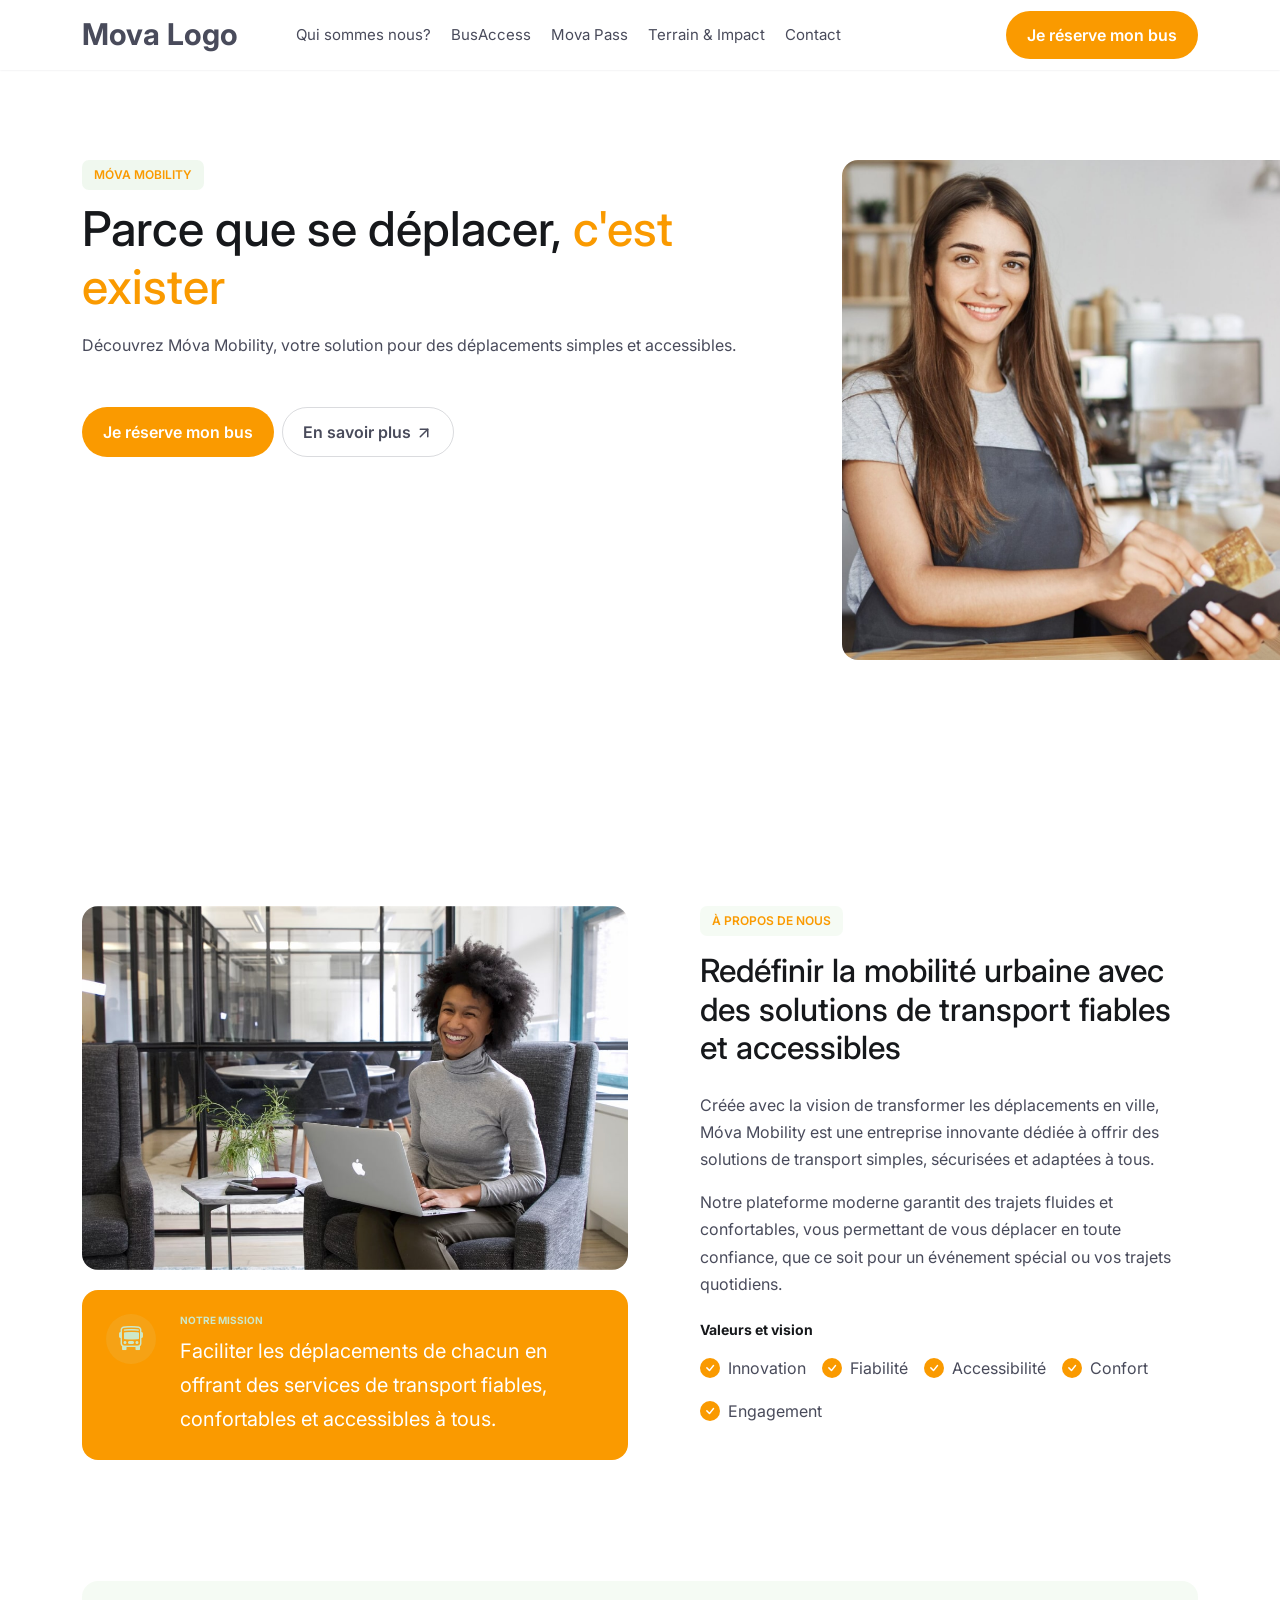
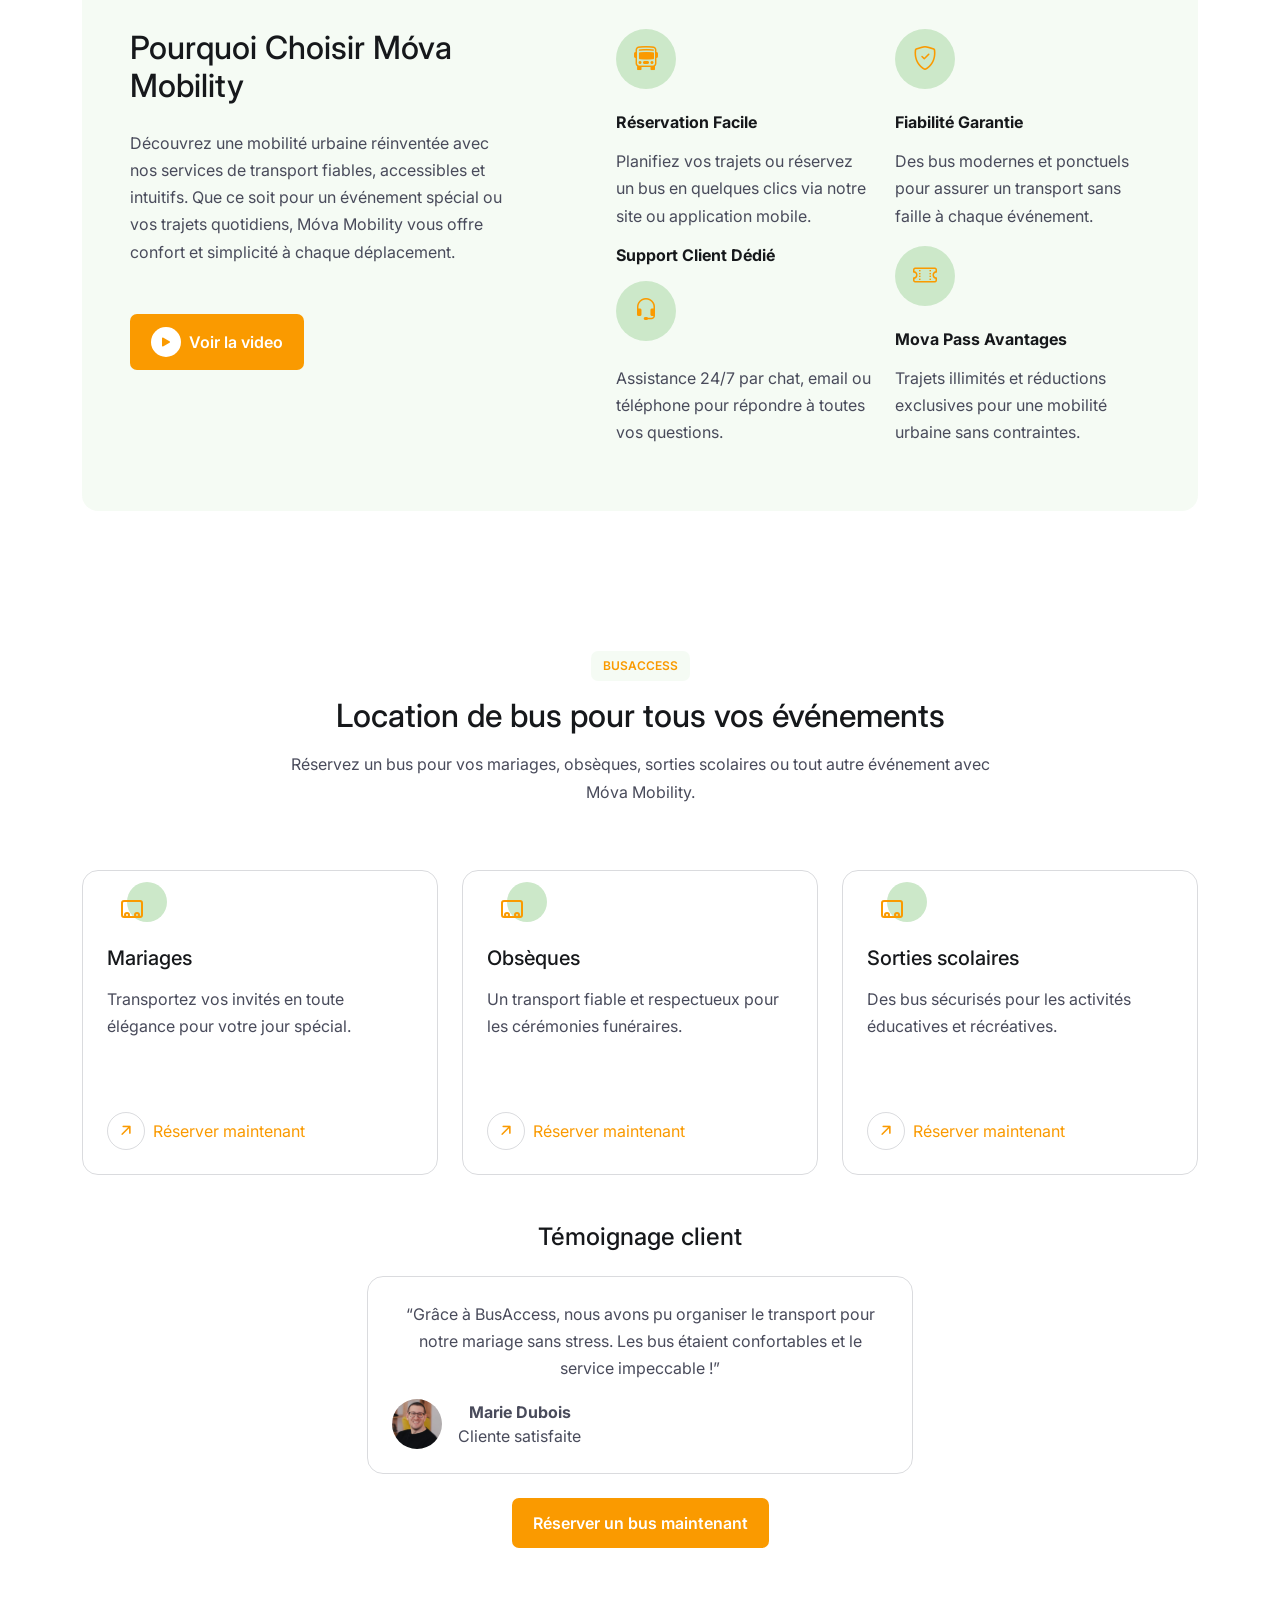
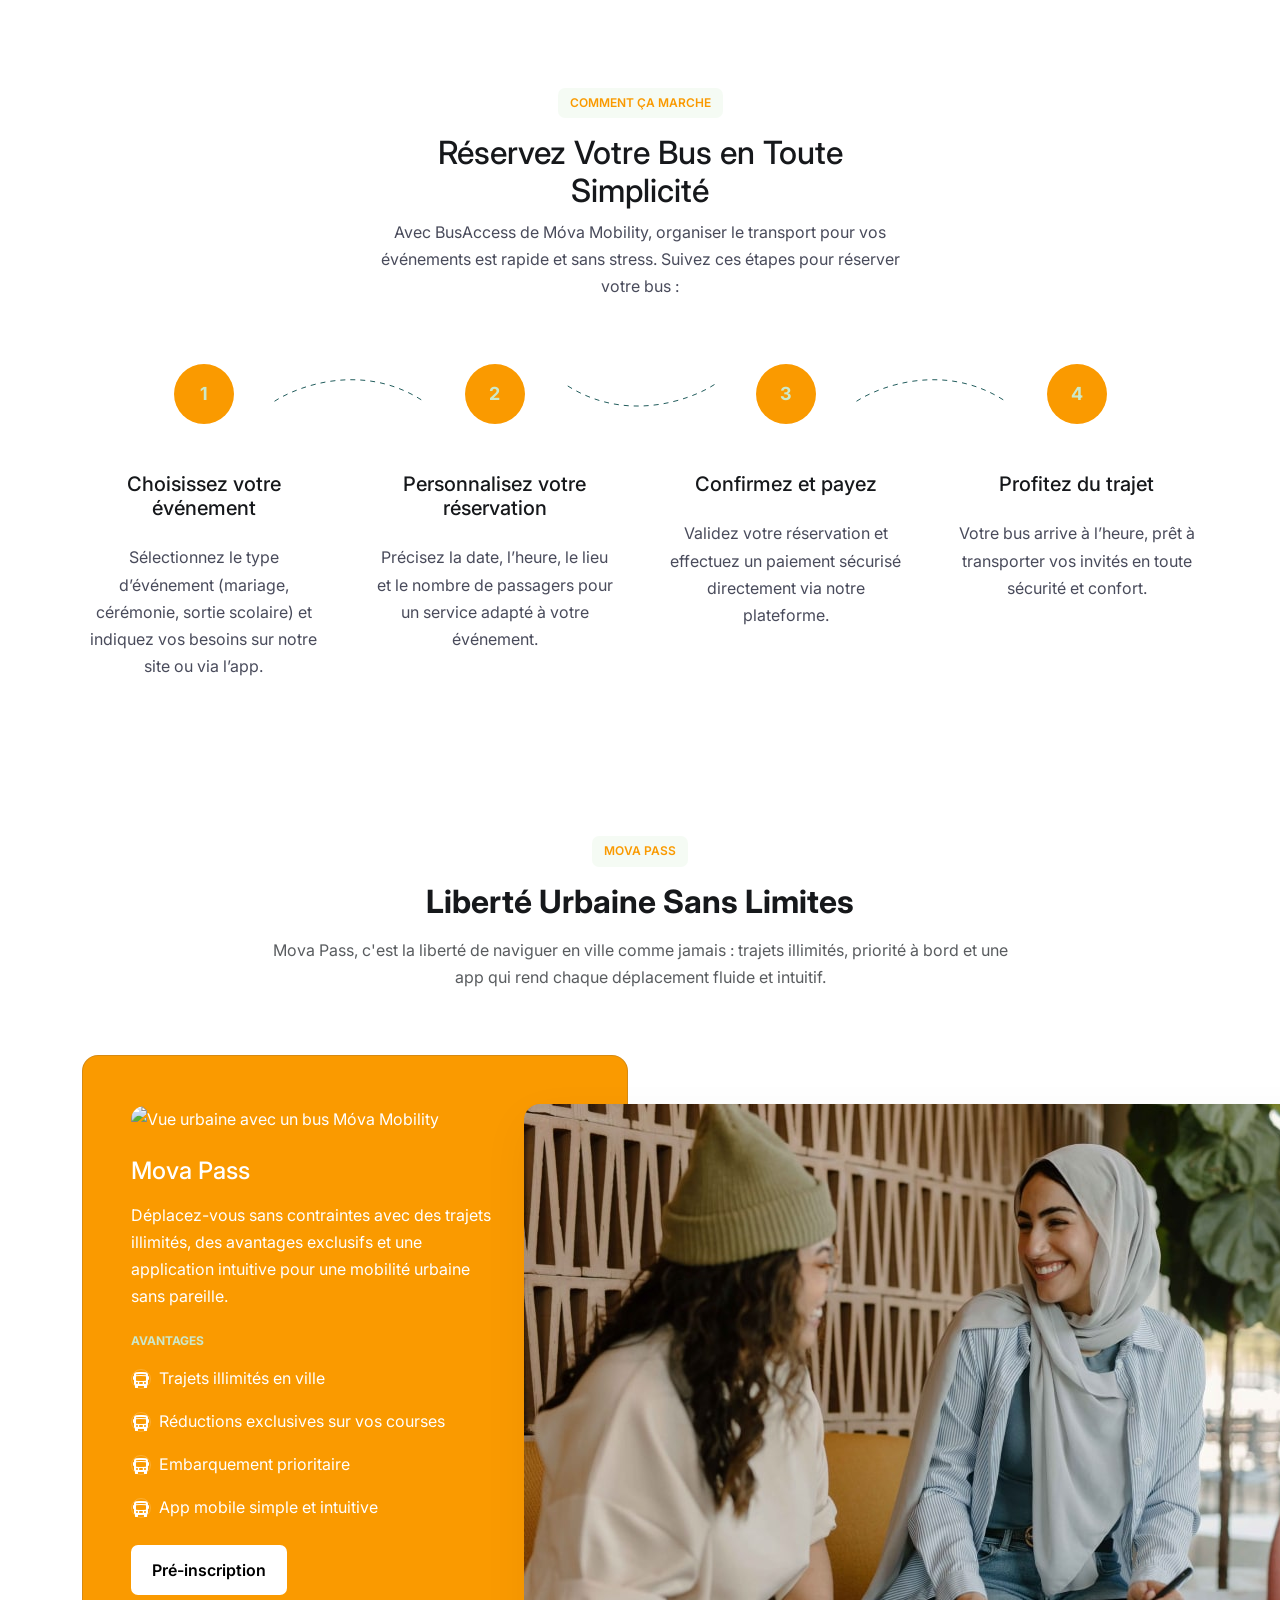
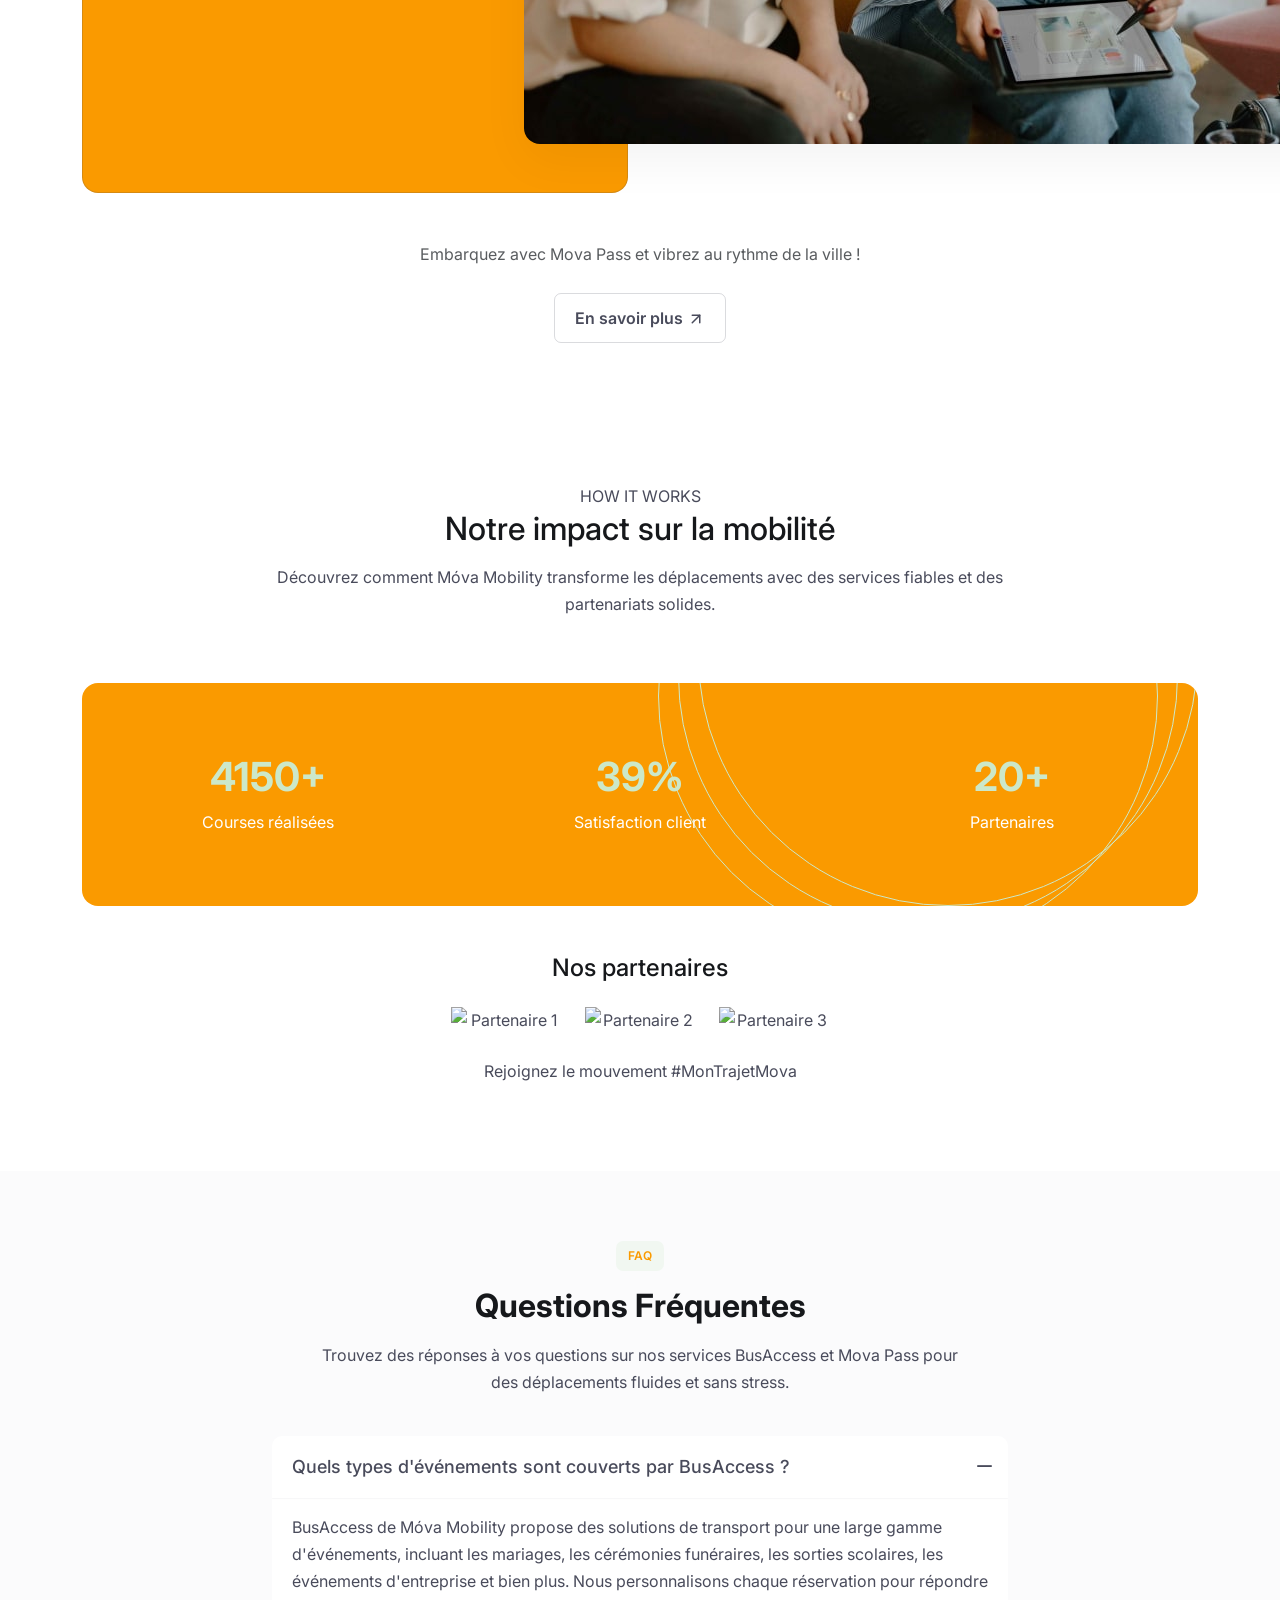
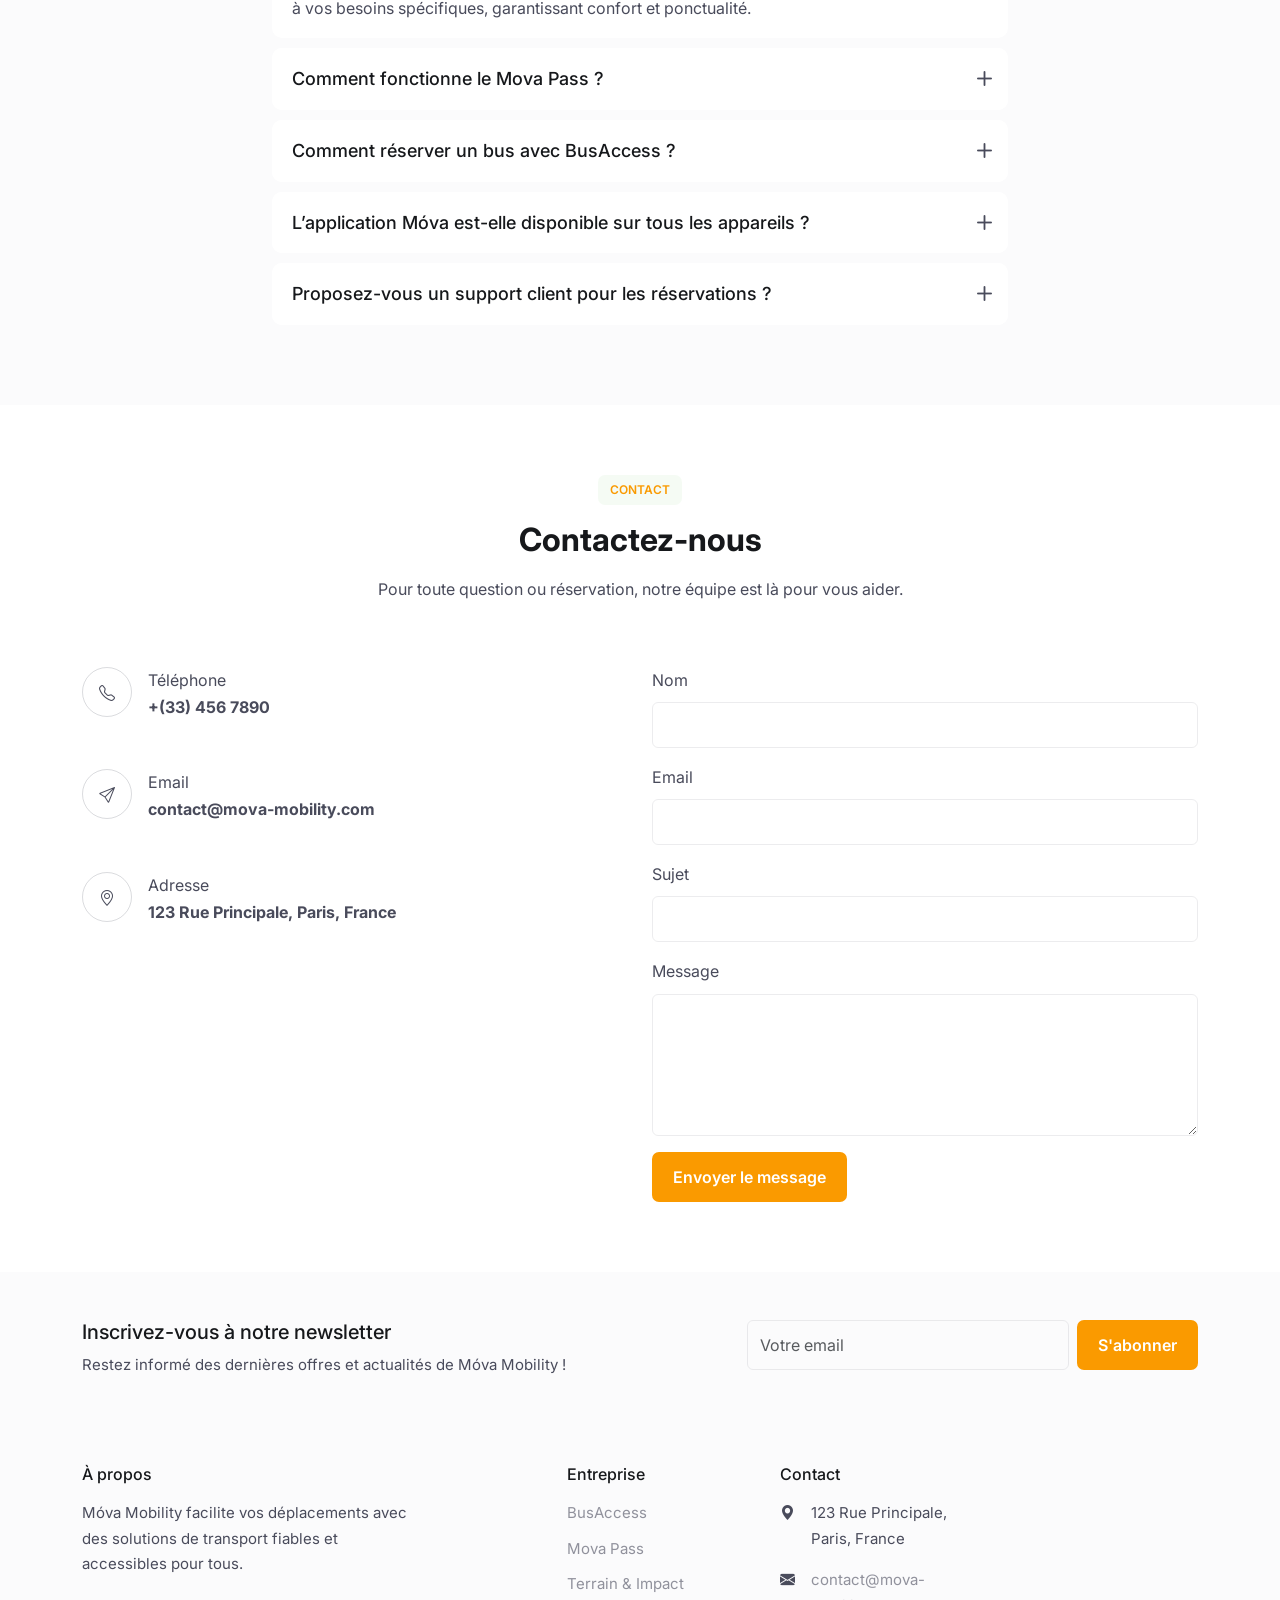
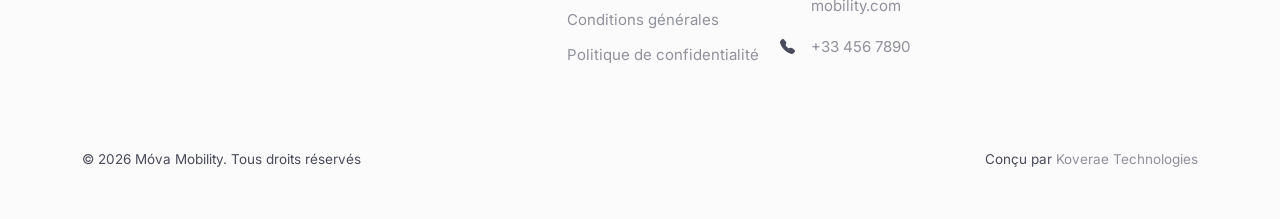
==== index.html @ f6a33a9e "Initial Commit" ====
<!DOCTYPE html>
<!--
Template name: Nova
Template author: FreeBootstrap.net
Author website: https://freebootstrap.net/
License: https://freebootstrap.net/license
-->
<html lang="en">
  <head>
    <meta charset="utf-8">
    <meta name="viewport" content="width=device-width, initial-scale=1">
    <title>Móva Mobility - Transport et Mobilité Urbaine</title>
     
    <!-- ======= Google Font =======-->
    <link rel="preconnect" href="https://fonts.googleapis.com">
    <link rel="preconnect" href="https://fonts.gstatic.com" crossorigin="">
    <link href="https://fonts.googleapis.com/css2?family=Inter:wght@100..900&amp;display=swap" rel="stylesheet">
    <!-- End Google Font-->
    
    <!-- ======= Styles =======-->
    <link href="assets/vendors/bootstrap/bootstrap.min.css" rel="stylesheet">
    <link href="assets/vendors/bootstrap-icons/font/bootstrap-icons.min.css" rel="stylesheet">
    <link href="assets/vendors/glightbox/glightbox.min.css" rel="stylesheet">
    <link href="assets/vendors/swiper/swiper-bundle.min.css" rel="stylesheet">
    <link href="assets/vendors/aos/aos.css" rel="stylesheet">
    <!-- End Styles-->
    
    <!-- ======= Theme Style =======-->
    <link href="assets/css/style.css" rel="stylesheet">
    <!-- End Theme Style-->
    
    <!-- ======= Apply theme =======-->
    <script>
      // Apply the theme as early as possible to avoid flicker
      (function() {
      const storedTheme = localStorage.getItem('theme') || 'light';
      document.documentElement.setAttribute('data-bs-theme', storedTheme);
      })();
    </script>
  </head>
  <body class="overflow-x-hidden">
    
    
    <!-- ======= Site Wrap =======-->
    <div class="site-wrap">
      
      <!-- ======= Header =======-->
      <header class="fbs__net-navbar navbar navbar-expand-lg dark" aria-label="freebootstrap.net navbar">
        <div class="container d-flex align-items-center justify-content-between">
          
          
          <!-- Start Logo-->
          <a class="navbar-brand w-auto" href="index.html">
            <!-- If you use a text logo, uncomment this if it is commented-->
            <!-- Vertex--> 
            
            <!-- If you plan to use an image logo, uncomment this if it is commented-->
            
            <!-- logo dark<img class="logo dark img-fluid" src="assets/images/logo-dark.svg" alt="FreeBootstrap.net image placeholder"> 
            
             <img class="logo light img-fluid" src="assets/images/logo-light.svg" alt="FreeBootstrap.net image placeholder">
            logo light-->
              <span>Mova Logo</span>
            </a>
          <!-- End Logo-->
          
          <!-- Start offcanvas-->
          <div class="offcanvas offcanvas-start w-75" id="fbs__net-navbars" tabindex="-1" aria-labelledby="fbs__net-navbarsLabel">
            
            
            <div class="offcanvas-header">
              <div class="offcanvas-header-logo">
                <!-- If you use a text logo, uncomment this if it is commented-->
                
                <!-- h5#fbs__net-navbarsLabel.offcanvas-title Vertex-->
                
                <!-- If you plan to use an image logo, uncomment this if it is commented-->
                <a class="logo-link" id="fbs__net-navbarsLabel" href="index.html">
                  
                  
                  <!-- logo dark--><img class="logo dark img-fluid" src="assets/images/logo-dark.svg" alt="FreeBootstrap.net image placeholder"> 
                  
                  <!-- logo light--><img class="logo light img-fluid" src="assets/images/logo-light.svg" alt="FreeBootstrap.net image placeholder"></a>
                
              </div>
              <button class="btn-close btn-close-black" type="button" data-bs-dismiss="offcanvas" aria-label="Close"></button>
            </div>
            
            <div class="offcanvas-body align-items-lg-center">
              <ul class="navbar-nav nav me-auto ps-lg-5 mb-2 mb-lg-0">
                <li class="nav-item"><a class="nav-link scroll-link active" aria-current="page" href="#about">Qui sommes nous?</a></li>
                <li class="nav-item"><a class="nav-link scroll-link" href="#busAccess">BusAccess</a></li>
                <li class="nav-item"><a class="nav-link scroll-link" href="#movapass">Mova Pass</a></li>
                <li class="nav-item"><a class="nav-link scroll-link" href="#terrain-impact">Terrain & Impact</a></li>
                <li class="nav-item"><a class="nav-link scroll-link" href="#contact">Contact</a></li>
              </ul>
            </div>

          </div>
          <!-- End offcanvas-->
          
          <div class="ms-auto w-auto">
            
            
            <div class="header-social d-flex align-items-center gap-1">
              <a class="btn btn-primary py-2 rounded-5" href="#">Je réserve mon bus</a>
              
              <button class="fbs__net-navbar-toggler justify-content-center align-items-center ms-auto" data-bs-toggle="offcanvas" data-bs-target="#fbs__net-navbars" aria-controls="fbs__net-navbars" aria-label="Toggle navigation" aria-expanded="false">
                <svg class="fbs__net-icon-menu" xmlns="http://www.w3.org/2000/svg" width="24" height="24" viewbox="0 0 24 24" fill="none" stroke="currentColor" stroke-width="2" stroke-linecap="round" stroke-linejoin="round">
                  <line x1="21" x2="3" y1="6" y2="6"></line>
                  <line x1="15" x2="3" y1="12" y2="12"></line>
                  <line x1="17" x2="3" y1="18" y2="18"></line>
                </svg>
                <svg class="fbs__net-icon-close" xmlns="http://www.w3.org/2000/svg" width="24" height="24" viewbox="0 0 24 24" fill="none" stroke="currentColor" stroke-width="2" stroke-linecap="round" stroke-linejoin="round">
                  <path d="M18 6 6 18"></path>
                  <path d="m6 6 12 12"></path>
                </svg>
              </button>
              
            </div>
            
          </div>
        </div>
      </header>
      <!-- End Header-->
      
      <!-- ======= Main =======-->
      <main>
               
        <!-- ======= Hero =======-->
        <section class="hero__v6 section mb-3" id="home">
          <div class="container">
            <div class="row">
              <div class="col-lg-8 mb-4 mb-lg-0">
                <div class="row">
                  <div class="col-lg-11"><span class="hero-subtitle text-uppercase" data-aos="fade-up" data-aos-delay="0">Móva Mobility</span>
                    <h1 class="hero-title mb-3" data-aos="fade-up" data-aos-delay="100">Parce que se déplacer, <span class="" style="color: #fa9a00;">c'est exister</span></h1>
                    <p class="hero-description mb-4 mb-lg-5" data-aos="fade-up" data-aos-delay="200">Découvrez Móva Mobility, votre solution pour des déplacements simples et accessibles.</p>
                    <div class="cta d-flex gap-2 mb-4 mb-lg-5" data-aos="fade-up" data-aos-delay="300">
                      <a class="btn rounded-5" href="#">Je réserve mon bus</a>
                      <a class="btn btn-white-outline rounded-5" href="#">En savoir plus 
                        <svg class="lucide lucide-arrow-up-right" xmlns="http://www.w3.org/2000/svg" width="18" height="18" viewbox="0 0 24 24" fill="none" stroke="currentColor" stroke-width="2" stroke-linecap="round" stroke-linejoin="round">
                          <path d="M7 7h10v10"></path>
                          <path d="M7 17 17 7"></path>
                        </svg></a></div>
                  </div>
                </div>
              </div>
              <div class="col-lg-3">
                <div class="hero-img">
                  <img class="img-main rounded-4" src="assets/images/hero-img-1-min.jpg" height="500px" alt="Hero Image" data-aos="fade-in" data-aos-delay="500"></div>
              </div>
            </div>
          </div>
          <!-- End Hero-->
        </section>
        <!-- End Hero-->
        
        <!-- ======= About =======-->
        <section class="about__v4 section" id="about">
          <div class="container">
            <div class="row">
              <div class="col-md-6 order-md-2">
                <div class="row justify-content-end">
                  <div class="col-md-11 mb-4 mb-md-0">
                    <span class="subtitle text-uppercase mb-3" data-aos="fade-up" data-aos-delay="0">À propos de nous</span>
                    <h2 class="mb-4" data-aos="fade-up" data-aos-delay="100">Redéfinir la mobilité urbaine avec des solutions de transport fiables et accessibles</h2>
                    <div data-aos="fade-up" data-aos-delay="200">
                      <p>Créée avec la vision de transformer les déplacements en ville, Móva Mobility est une entreprise innovante dédiée à offrir des solutions de transport simples, sécurisées et adaptées à tous.</p>
                      <p>Notre plateforme moderne garantit des trajets fluides et confortables, vous permettant de vous déplacer en toute confiance, que ce soit pour un événement spécial ou vos trajets quotidiens.</p>
                    </div>
                    <h4 class="small fw-bold mt-4 mb-3" data-aos="fade-up" data-aos-delay="300">Valeurs et vision</h4>
                    <ul class="d-flex flex-row flex-wrap list-unstyled gap-3 features" data-aos="fade-up" data-aos-delay="400">
                      <li class="d-flex align-items-center gap-2"><span class="icon rounded-circle text-center"><i class="bi bi-check"></i></span><span class="text">Innovation</span></li>
                      <li class="d-flex align-items-center gap-2"><span class="icon rounded-circle text-center"><i class="bi bi-check"></i></span><span class="text">Fiabilité</span></li>
                      <li class="d-flex align-items-center gap-2"><span class="icon rounded-circle text-center"><i class="bi bi-check"></i></span><span class="text">Accessibilité</span></li>
                      <li class="d-flex align-items-center gap-2"><span class="icon rounded-circle text-center"><i class="bi bi-check"></i></span><span class="text">Confort</span></li>
                      <li class="d-flex align-items-center gap-2"><span class="icon rounded-circle text-center"><i class="bi bi-check"></i></span><span class="text">Engagement</span></li>
                    </ul>
                  </div>
                </div>
              </div>
              <div class="col-md-6"> 
                <div class="img-wrap position-relative">
                  <img class="img-fluid rounded-4" src="assets/images/about_2-min.jpg" alt="Image d'un bus Móva Mobility" data-aos="fade-up" data-aos-delay="0">
                  <div class="mission-statement p-4 rounded-4 d-flex gap-4" data-aos="fade-up" data-aos-delay="100">
                    <div class="mission-icon text-center rounded-circle"><i class="bi bi-bus-front fs-4"></i></div>
                    <div>
                      <h3 class="text-uppercase fw-bold">Notre mission</h3>
                      <p class="fs-5 mb-0">Faciliter les déplacements de chacun en offrant des services de transport fiables, confortables et accessibles à tous.</p>
                    </div>
                  </div>
                </div>
              </div>
            </div>
          </div>
        </section>
        <!-- End About-->
         
        <!-- ======= Features =======-->
        <section class="section features__v2" id="features">
          <div class="container">
            <div class="row">
              <div class="col-12">
                <div class="d-lg-flex p-5 rounded-4 content" data-aos="fade-in" data-aos-delay="0">
                  <div class="row">
                    <div class="col-lg-5 mb-5 mb-lg-0" data-aos="fade-up" data-aos-delay="0">
                      <div class="row"> 
                        <div class="col-lg-11">
                          <div class="h-100 flex-column justify-content-between d-flex">
                            <div>
                              <h2 class="mb-4">Pourquoi Choisir Móva Mobility</h2>
                              <p class="mb-5">Découvrez une mobilité urbaine réinventée avec nos services de transport fiables, accessibles et intuitifs. Que ce soit pour un événement spécial ou vos trajets quotidiens, Móva Mobility vous offre confort et simplicité à chaque déplacement.</p>
                            </div>
                            <div class="align-self-start"><a class="glightbox btn btn-play d-inline-flex align-items-center gap-2" href="https://www.youtube.com/watch?v=DQx96G4yHd8" data-gallery="video"><i class="bi bi-play-fill"></i> Voir la video</a></div>
                          </div>
                        </div>
                      </div>
                    </div>
                    <div class="col-lg-7">
                      <div class="row justify-content-end">
                        <div class="col-lg-11">
                          <div class="row">
                            <div class="col-sm-6" data-aos="fade-up" data-aos-delay="0">
                              <div class="icon text-center mb-4"><i class="bi bi-bus-front fs-4"></i></div>
                              <h3 class="fs-6 fw-bold mb-3">Réservation Facile</h3>
                              <p>Planifiez vos trajets ou réservez un bus en quelques clics via notre site ou application mobile.</p>
                            </div>
                            <div class="col-sm-6" data-aos="fade-up" data-aos-delay="100">
                              <div class="icon text-center mb-4"><i class="bi bi-shield-check fs-4"></i></div>
                              <h3 class="fs-6 fw-bold mb-3">Fiabilité Garantie</h3>
                              <p>Des bus modernes et ponctuels pour assurer un transport sans faille à chaque événement.</p>
                            </div>
                            <div class="col-sm-6" data-aos="fade-up" data-aos-delay="200">
                              <h3 class="fs-6 fw-bold mb-3">Support Client Dédié</h3>
                              <div class="icon text-center mb-4"><i class="bi bi-headset fs-4"></i></div>
                              <p>Assistance 24/7 par chat, email ou téléphone pour répondre à toutes vos questions.</p>
                            </div>
                            <div class="col-sm-6" data-aos="fade-up" data-aos-delay="300">
                              <div class="icon text-center mb-4"><i class="bi bi-ticket-perforated fs-4"></i></div>
                              <h3 class="fs-6 fw-bold mb-3">Mova Pass Avantages</h3>
                              <p>Trajets illimités et réductions exclusives pour une mobilité urbaine sans contraintes.</p>
                            </div>
                          </div>
                        </div>
                      </div>
                    </div>
                  </div>
                </div>
              </div>
            </div>
          </div>
        </section>
        <!-- End Features-->

        <!-- ======= BusAccess =======-->
        <section class="section testimonials__v2 services__v3" id="busAccess">
          <div class="container">
            <div class="row mb-5">
              <div class="col-md-8 mx-auto text-center"><span class="subtitle text-uppercase mb-3" data-aos="fade-up" data-aos-delay="0">BusAccess</span>
                <h2 class="mb-3" data-aos="fade-up" data-aos-delay="100">Location de bus pour tous vos événements</h2>
                <p data-aos="fade-up" data-aos-delay="200">Réservez un bus pour vos mariages, obsèques, sorties scolaires ou tout autre événement avec Móva Mobility.</p>
              </div>
            </div>
            <div class="row g-4">
              <div class="col-md-6 col-lg-4" data-aos="fade-up" data-aos-delay="0">
                <div class="service-card p-4 rounded-4 h-100 d-flex flex-column justify-content-between gap-5">
                  <div>
                    <span class="icon mb-4">
                      <svg xmlns="http://www.w3.org/2000/svg" width="24" height="24" viewBox="0 0 24 24" fill="none" stroke="currentColor" stroke-width="2" stroke-linecap="round" stroke-linejoin="round">
                        <rect x="2" y="4" width="20" height="16" rx="2"></rect>
                        <circle cx="7" cy="18" r="2"></circle>
                        <circle cx="17" cy="18" r="2"></circle>
                      </svg>
                    </span>
                    <h3 class="fs-5 mb-3">Mariages</h3>
                    <p class="mb-4">Transportez vos invités en toute élégance pour votre jour spécial.</p>
                  </div>
                  <a class="special-link d-inline-flex gap-2 align-items-center text-decoration-none" href="#">
                    <span class="icons"><i class="icon-1 bi bi-arrow-right-short"></i><i class="icon-2 bi bi-arrow-right-short"></i></span>
                    <span>Réserver maintenant</span>
                  </a>
                </div>
              </div>
              <div class="col-md-6 col-lg-4" data-aos="fade-up" data-aos-delay="100">
                <div class="service-card p-4 rounded-4 h-100 d-flex flex-column justify-content-between gap-5">
                  <div>
                    <span class="icon mb-4">
                      <svg xmlns="http://www.w3.org/2000/svg" width="24" height="24" viewBox="0 0 24 24" fill="none" stroke="currentColor" stroke-width="2" stroke-linecap="round" stroke-linejoin="round">
                        <rect x="2" y="4" width="20" height="16" rx="2"></rect>
                        <circle cx="7" cy="18" r="2"></circle>
                        <circle cx="17" cy="18" r="2"></circle>
                      </svg>
                    </span>
                    <h3 class="fs-5 mb-3">Obsèques</h3>
                    <p class="mb-4">Un transport fiable et respectueux pour les cérémonies funéraires.</p>
                  </div>
                  <a class="special-link d-inline-flex gap-2 align-items-center text-decoration-none" href="#">
                    <span class="icons"><i class="icon-1 bi bi-arrow-right-short"></i><i class="icon-2 bi bi-arrow-right-short"></i></span>
                    <span>Réserver maintenant</span>
                  </a>
                </div>
              </div>
              <div class="col-md-6 col-lg-4" data-aos="fade-up" data-aos-delay="200">
                <div class="service-card p-4 rounded-4 h-100 d-flex flex-column justify-content-between gap-5">
                  <div>
                    <span class="icon mb-4">
                      <svg xmlns="http://www.w3.org/2000/svg" width="24" height="24" viewBox="0 0 24 24" fill="none" stroke="currentColor" stroke-width="2" stroke-linecap="round" stroke-linejoin="round">
                        <rect x="2" y="4" width="20" height="16" rx="2"></rect>
                        <circle cx="7" cy="18" r="2"></circle>
                        <circle cx="17" cy="18" r="2"></circle>
                      </svg>
                    </span>
                    <h3 class="fs-5 mb-3">Sorties scolaires</h3>
                    <p class="mb-4">Des bus sécurisés pour les activités éducatives et récréatives.</p>
                  </div>
                  <a class="special-link d-inline-flex gap-2 align-items-center text-decoration-none" href="#">
                    <span class="icons"><i class="icon-1 bi bi-arrow-right-short"></i><i class="icon-2 bi bi-arrow-right-short"></i></span>
                    <span>Réserver maintenant</span>
                  </a>
                </div>
              </div>
            </div>
            
            <div class="row mt-5">
              <div class="col-md-6 mx-auto text-center">
                <h4 class="mb-4" data-aos="fade-up" data-aos-delay="300">Témoignage client</h4>
                <div class="testimonial rounded-4 p-4" data-aos="fade-up" data-aos-delay="400">
                  <blockquote class="mb-3">
                    “Grâce à BusAccess, nous avons pu organiser le transport pour notre mariage sans stress. Les bus étaient confortables et le service impeccable !”
                  </blockquote>
                  <div class="testimonial-author d-flex gap-3 align-items-center">
                    <div class="author-img"><img class="rounded-circle img-fluid" src="assets/images/person-sq-2-min.jpg" alt="Témoignage client"></div>
                    <div class="lh-base"><strong class="d-block">Marie Dubois</strong><span>Cliente satisfaite</span></div>
                  </div>
                </div>
                <a class="btn btn-primary mt-4" href="#">Réserver un bus maintenant</a>
              </div>
            </div>

          </div>
        </section>
        <!-- Services-->
        
        <!-- ======= How it works =======-->
        <section class="section howitworks__v1" id="how-it-works">
          <div class="container">
            <div class="row mb-5">
              <div class="col-md-6 text-center mx-auto">
                <span class="subtitle text-uppercase mb-3" data-aos="fade-up" data-aos-delay="0">Comment ça marche</span>
                <h2 data-aos="fade-up" data-aos-delay="100">Réservez Votre Bus en Toute Simplicité</h2>
                <p data-aos="fade-up" data-aos-delay="200">Avec BusAccess de Móva Mobility, organiser le transport pour vos événements est rapide et sans stress. Suivez ces étapes pour réserver votre bus :</p>
              </div>
            </div>
            <div class="row g-md-5">
              <div class="col-md-6 col-lg-3">
                <div class="step-card text-center h-100 d-flex flex-column justify-content-start position-relative" data-aos="fade-up" data-aos-delay="0">
                  <div data-aos="fade-right" data-aos-delay="500"><img class="arch-line" src="assets/images/arch-line.svg" alt="Ligne décorative"></div>
                  <span class="step-number rounded-circle text-center fw-bold mb-5 mx-auto">1</span>
                  <div>
                    <h3 class="fs-5 mb-4">Choisissez votre événement</h3>
                    <p>Sélectionnez le type d’événement (mariage, cérémonie, sortie scolaire) et indiquez vos besoins sur notre site ou via l’app.</p>
                  </div>
                </div>
              </div>
              <div class="col-md-6 col-lg-3" data-aos="fade-up" data-aos-delay="600">
                <div class="step-card reverse text-center h-100 d-flex flex-column justify-content-start position-relative">
                  <div data-aos="fade-right" data-aos-delay="1100"><img class="arch-line reverse" src="assets/images/arch-line-reverse.svg" alt="Ligne décorative inversée"></div>
                  <span class="step-number rounded-circle text-center fw-bold mb-5 mx-auto">2</span>
                  <h3 class="fs-5 mb-4">Personnalisez votre réservation</h3>
                  <p>Précisez la date, l’heure, le lieu et le nombre de passagers pour un service adapté à votre événement.</p>
                </div>
              </div>
              <div class="col-md-6 col-lg-3" data-aos="fade-up" data-aos-delay="1200">
                <div class="step-card text-center h-100 d-flex flex-column justify-content-start position-relative">
                  <div data-aos="fade-right" data-aos-delay="1700"><img class="arch-line" src="assets/images/arch-line.svg" alt="Ligne décorative"></div>
                  <span class="step-number rounded-circle text-center fw-bold mb-5 mx-auto">3</span>
                  <h3 class="fs-5 mb-4">Confirmez et payez</h3>
                  <p>Validez votre réservation et effectuez un paiement sécurisé directement via notre plateforme.</p>
                </div>
              </div>
              <div class="col-md-6 col-lg-3" data-aos="fade-up" data-aos-delay="1800">
                <div class="step-card last text-center h-100 d-flex flex-column justify-content-start position-relative">
                  <span class="step-number rounded-circle text-center fw-bold mb-5 mx-auto">4</span>
                  <div>
                    <h3 class="fs-5 mb-4">Profitez du trajet</h3>
                    <p>Votre bus arrive à l’heure, prêt à transporter vos invités en toute sécurité et confort.</p>
                  </div>
                </div>
              </div>
            </div>
          </div>
        </section>
        <!-- End How it works-->
        
        <!-- Mova Pass Section -->
        <section class="section pricing__v2 mova-pass-section" id="movapass">
          <div class="container">
            <div class="row mb-5">
              <div class="col-md-8 mx-auto text-center">
                <span class="subtitle text-uppercase mb-3 mova-pass-subtitle" data-aos="fade-up" data-aos-delay="0">Mova Pass</span>
                <h2 class="h2 fw-bold mb-3 mova-pass-title" data-aos="fade-up" data-aos-delay="100">Liberté Urbaine Sans Limites</h2>
                <p class="text-lg text-muted max-w-2xl mx-auto" data-aos="fade-up" data-aos-delay="200">
                  Mova Pass, c'est la liberté de naviguer en ville comme jamais : trajets illimités, priorité à bord et une app qui rend chaque déplacement fluide et intuitif.
                </p>
              </div>
            </div>
            <div class="row">
              <div class="col-md-6" data-aos="fade-up" data-aos-delay="300">
                <div class="p-5 rounded-4 price-table popular mova-pass-card h-100">
                  <div class="row">
                    <div class="col-md-10">
                      <div class="mova-pass-img mb-4">
                        <img class="img-fluid rounded-4" src="assets/images/mova-pass-city.jpg" alt="Vue urbaine avec un bus Móva Mobility" data-aos="zoom-in" data-aos-delay="350">
                      </div>
                      <h3 class="fs-4 mb-3 mova-pass-card-title">Mova Pass</h3>
                      <p class="mb-4">Déplacez-vous sans contraintes avec des trajets illimités, des avantages exclusifs et une application intuitive pour une mobilité urbaine sans pareille.</p>
                      <div class="pricing-features">
                        <h4 class="text-uppercase fw-bold mb-3">Avantages</h4>
                        <ul class="list-unstyled d-flex flex-column gap-3">
                          <li class="d-flex gap-2 align-items-start mb-0"><span class="icon rounded-circle position-relative mt-1"><i class="bi bi-bus-front-fill"></i></span><span>Trajets illimités en ville</span></li>
                          <li class="d-flex gap-2 align-items-start mb-0"><span class="icon rounded-circle position-relative mt-1"><i class="bi bi-bus-front-fill"></i></span><span>Réductions exclusives sur vos courses</span></li>
                          <li class="d-flex gap-2 align-items-start mb-0"><span class="icon rounded-circle position-relative mt-1"><i class="bi bi-bus-front-fill"></i></span><span>Embarquement prioritaire</span></li>
                          <li class="d-flex gap-2 align-items-start mb-0"><span class="icon rounded-circle position-relative mt-1"><i class="bi bi-bus-front-fill"></i></span><span>App mobile simple et intuitive</span></li>
                        </ul>
                      </div>
                      <div class="mt-4 mb-3"><a class="btn btn-primary bg-white text-black mova-pass-button" href="#">Pré-inscription</a></div>
                    </div>
                    <div class="col-2">
                      <img class="rounded-4 shadow-lg" src="/assets/images/business/business-img-1-min.jpg" alt="">
                    </div>
                  </div>
                </div>
              </div>
            </div>
            <div class="row mt-5">
              <div class="col-md-6 mx-auto text-center">
                <p class="text-muted mb-4" data-aos="fade-up" data-aos-delay="400">Embarquez avec Mova Pass et vibrez au rythme de la ville !</p>
                <a href="#contact" class="btn btn-white-outline mova-pass-button" data-aos="fade-up" data-aos-delay="500">En savoir plus 
                  <svg class="lucide lucide-arrow-up-right" xmlns="http://www.w3.org/2000/svg" width="18" height="18" viewBox="0 0 24 24" fill="none" stroke="currentColor" stroke-width="2" stroke-linecap="round" stroke-linejoin="round">
                    <path d="M7 7h10v10"></path>
                    <path d="M7 17 17 7"></path>
                  </svg>
                </a>
              </div>
            </div>
          </div>
        </section>
        <!-- End Mova Pass -->
        
        <!-- ======= Terrain & Impact =======-->
        <section class="section stats__v3" id="terrain-impact">
          <div class="container">
            <div class="row mb-5">
              <div class="col-md-8 mx-auto text-center">
                <span class="subtitle text-uppercase mb-3" data-aos="fade-up" data-aos-delay="0">How it works</span>
                <h2 class="mb-3" data-aos="fade-up" data-aos-delay="100">Notre impact sur la mobilité</h2>
                <p data-aos="fade-up" data-aos-delay="200">Découvrez comment Móva Mobility transforme les déplacements avec des services fiables et des partenariats solides.</p>
              </div>
            </div>
            <div class="row">
              <div class="col-12">
                <div class="d-flex flex-wrap content rounded-4" data-aos="fade-up" data-aos-delay="0">
                  <div class="rounded-borders">
                    <div class="rounded-border-1"></div>
                    <div class="rounded-border-2"></div>
                    <div class="rounded-border-3"></div>
                  </div>
                  <div class="col-12 col-sm-6 col-md-4 mb-4 mb-md-0 text-center" data-aos="fade-up" data-aos-delay="100">
                    <div class="stat-item">
                      <h3 class="fs-1 fw-bold"><span class="purecounter" data-purecounter-start="0" data-purecounter-end="10000" data-purecounter-duration="2">0</span><span>+</span></h3>
                      <p class="mb-0">Courses réalisées</p>
                    </div>
                  </div>
                  <div class="col-12 col-sm-6 col-md-4 mb-4 mb-md-0 text-center" data-aos="fade-up" data-aos-delay="200">
                    <div class="stat-item">
                      <h3 class="fs-1 fw-bold"><span class="purecounter" data-purecounter-start="0" data-purecounter-end="95" data-purecounter-duration="2">0</span><span>%</span></h3>
                      <p class="mb-0">Satisfaction client</p>
                    </div>
                  </div>
                  <div class="col-12 col-sm-6 col-md-4 mb-4 mb-md-0 text-center" data-aos="fade-up" data-aos-delay="300">
                    <div class="stat-item">
                      <h3 class="fs-1 fw-bold"><span class="purecounter" data-purecounter-start="0" data-purecounter-end="50" data-purecounter-duration="2">0</span><span>+</span></h3>
                      <p class="mb-0">Partenaires</p>
                    </div>
                  </div>
                </div>
              </div>
            </div>
            <div class="row mt-5">
              <div class="col-md-6 mx-auto text-center">
                <h4 class="mb-4" data-aos="fade-up" data-aos-delay="400">Nos partenaires</h4>
                <div class="logos-images d-flex gap-4 align-items-center justify-content-center" data-aos="fade-up" data-aos-delay="500">
                  <img class="img-fluid" src="assets/images/partner1-logo.jpg" alt="Partenaire 1" style="width: 110px;">
                  <img class="img-fluid" src="assets/images/partner2-logo.jpg" alt="Partenaire 2" style="width: 110px;">
                  <img class="img-fluid" src="assets/images/partner3-logo.jpg" alt="Partenaire 3" style="width: 110px;">
                </div>
                <p class="mt-4" data-aos="fade-up" data-aos-delay="600">Rejoignez le mouvement #MonTrajetMova</p>
              </div>
            </div>
          </div>
        </section>
        <!-- End Terrain & Impact-->
        
        <!-- ======= FAQ =======-->
        <section class="section faq__v2" id="faq">
          <div class="container">
            <div class="row mb-4">
              <div class="col-md-6 col-lg-7 mx-auto text-center">
                <span class="subtitle text-uppercase mb-3" data-aos="fade-up" data-aos-delay="0">FAQ</span>
                <h2 class="h2 fw-bold mb-3" data-aos="fade-up" data-aos-delay="0">Questions Fréquentes</h2>
                <p data-aos="fade-up" data-aos-delay="100">Trouvez des réponses à vos questions sur nos services BusAccess et Mova Pass pour des déplacements fluides et sans stress.</p>
              </div>
            </div>
            <div class="row">
              <div class="col-md-8 mx-auto" data-aos="fade-up" data-aos-delay="200">
                <div class="faq-content">
                  <div class="accordion custom-accordion" id="accordionPanelsStayOpenExample">
                    <div class="accordion-item">
                      <h2 class="accordion-header">
                        <button class="accordion-button" type="button" data-bs-toggle="collapse" data-bs-target="#panelsStayOpen-collapseOne" aria-expanded="true" aria-controls="panelsStayOpen-collapseOne">Quels types d'événements sont couverts par BusAccess ?</button>
                      </h2>
                      <div class="accordion-collapse collapse show" id="panelsStayOpen-collapseOne">
                        <div class="accordion-body">BusAccess de Móva Mobility propose des solutions de transport pour une large gamme d'événements, incluant les mariages, les cérémonies funéraires, les sorties scolaires, les événements d'entreprise et bien plus. Nous personnalisons chaque réservation pour répondre à vos besoins spécifiques, garantissant confort et ponctualité.</div>
                      </div>
                    </div>
                    <div class="accordion-item">
                      <h2 class="accordion-header">
                        <button class="accordion-button collapsed" type="button" data-bs-toggle="collapse" data-bs-target="#panelsStayOpen-collapseTwo" aria-expanded="false" aria-controls="panelsStayOpen-collapseTwo">Comment fonctionne le Mova Pass ?</button>
                      </h2>
                      <div class="accordion-collapse collapse" id="panelsStayOpen-collapseTwo">
                        <div class="accordion-body">Le Mova Pass est un forfait de mobilité urbaine qui offre des trajets illimités en ville, des réductions exclusives et un accès prioritaire aux bus. Il suffit de s’inscrire via notre site ou application, d’activer votre pass, et de profiter d’une expérience de déplacement fluide et sans contraintes.</div>
                      </div>
                    </div>
                    <div class="accordion-item">
                      <h2 class="accordion-header">
                        <button class="accordion-button collapsed" type="button" data-bs-toggle="collapse" data-bs-target="#panelsStayOpen-collapseThree" aria-expanded="false" aria-controls="panelsStayOpen-collapseThree">Comment réserver un bus avec BusAccess ?</button>
                      </h2>
                      <div class="accordion-collapse collapse" id="panelsStayOpen-collapseThree">
                        <div class="accordion-body">Réserver un bus est simple : visitez notre site ou application, choisissez votre événement, précisez la date, l’heure et le lieu, puis confirmez votre réservation avec un paiement sécurisé. Nos équipes s’assurent que votre bus arrive à l’heure, prêt à transporter vos invités en tout confort.</div>
                      </div>
                    </div>
                    <div class="accordion-item">
                      <h2 class="accordion-header">
                        <button class="accordion-button collapsed" type="button" data-bs-toggle="collapse" data-bs-target="#panelsStayOpen-collapseFour" aria-expanded="false" aria-controls="panelsStayOpen-collapseFour">L’application Móva est-elle disponible sur tous les appareils ?</button>
                      </h2>
                      <div class="accordion-collapse collapse" id="panelsStayOpen-collapseFour">
                        <div class="accordion-body">Oui ! Notre application Móva Mobility est entièrement compatible avec les smartphones et tablettes iOS et Android. Elle offre une interface intuitive pour réserver des bus, gérer votre Mova Pass et suivre vos trajets en temps réel.</div>
                      </div>
                    </div>
                    <div class="accordion-item">
                      <h2 class="accordion-header">
                        <button class="accordion-button collapsed" type="button" data-bs-toggle="collapse" data-bs-target="#panelsStayOpen-collapseFive" aria-expanded="false" aria-controls="panelsStayOpen-collapseFive">Proposez-vous un support client pour les réservations ?</button>
                      </h2>
                      <div class="accordion-collapse collapse" id="panelsStayOpen-collapseFive">
                        <div class="accordion-body">Absolument ! Notre équipe de support client est disponible 24/7 par chat, email ou téléphone pour répondre à toutes vos questions, vous aider avec vos réservations ou résoudre tout problème lié à vos trajets. Votre satisfaction est notre priorité.</div>
                      </div>
                    </div>
                  </div>
                </div>
              </div>
            </div>
          </div>
        </section>
        <!-- End FAQ-->
        
        
        <!-- ======= Contact =======-->
        <section class="section contact__v2" id="contact">
          <div class="container">
            <div class="row mb-5">
              <div class="col-md-6 col-lg-7 mx-auto text-center">
                <span class="subtitle text-uppercase mb-3" data-aos="fade-up" data-aos-delay="0">Contact</span>
                <h2 class="h2 fw-bold mb-3" data-aos="fade-up" data-aos-delay="0">Contactez-nous</h2>
                <p data-aos="fade-up" data-aos-delay="100">Pour toute question ou réservation, notre équipe est là pour vous aider.</p>
              </div>
            </div>
            <div class="row">
              <div class="col-md-6">
                <div class="d-flex gap-5 flex-column">
                  <div class="d-flex align-items-start gap-3" data-aos="fade-up" data-aos-delay="0">
                    <div class="icon d-block"><i class="bi bi-telephone"></i></div>
                    <span><span class="d-block">Téléphone</span><strong>+(33) 456 7890</strong></span>
                  </div>
                  <div class="d-flex align-items-start gap-3" data-aos="fade-up" data-aos-delay="100">
                    <div class="icon d-block"><i class="bi bi-send"></i></div>
                    <span><span class="d-block">Email</span><strong>contact@mova-mobility.com</strong></span>
                  </div>
                  <div class="d-flex align-items-start gap-3" data-aos="fade-up" data-aos-delay="200">
                    <div class="icon d-block"><i class="bi bi-geo-alt"></i></div>
                    <span><span class="d-block">Adresse</span>
                      <address class="fw-bold">123 Rue Principale, Paris, France</address></span>
                  </div>
                </div>
              </div>
              <div class="col-md-6">
                <div class="form-wrapper" data-aos="fade-up" data-aos-delay="300">
                  <form id="contactForm">
                    <div class="row gap-3 mb-3">
                      <div class="col-md-12">
                        <label class="mb-2" for="name">Nom</label>
                        <input class="form-control" id="name" type="text" name="name" required="">
                      </div>
                      <div class="col-md-12">
                        <label class="mb-2" for="email">Email</label>
                        <input class="form-control" id="email" type="email" name="email" required="">
                      </div>
                    </div>
                    <div class="row gap-3 mb-3">
                      <div class="col-md-12">
                        <label class="mb-2" for="subject">Sujet</label>
                        <input class="form-control" id="subject" type="text" name="subject">
                      </div>
                    </div>
                    <div class="row gap-3 gap-md-0 mb-3">
                      <div class="col-md-12">
                        <label class="mb-2" for="message">Message</label>
                        <textarea class="form-control" id="message" name="message" rows="5" required=""></textarea>
                      </div>
                    </div>
                    <button class="btn btn-primary fw-semibold" type="submit">Envoyer le message</button>
                  </form>
                  <div class="mt-3 d-none alert alert-success" id="successMessage">Message envoyé avec succès !</div>
                  <div class="mt-3 d-none alert alert-danger" id="errorMessage">Échec de l'envoi du message. Veuillez réessayer plus tard.</div>
                </div>
              </div>
            </div>
          </div>
        </section>
        <!-- End Contact-->
        
        <!-- ======= Footer =======-->
        <footer class="footer pt-5 pb-5">
          <div class="container">
            <div class="row mb-5 pb-4">
              <div class="col-md-7">
                <h2 class="fs-5">Inscrivez-vous à notre newsletter</h2>
                <p>Restez informé des dernières offres et actualités de Móva Mobility !</p>
              </div>
              <div class="col-md-5">
                <form class="d-flex gap-2">
                  <input class="form-control" type="email" placeholder="Votre email" required="">
                  <button class="btn btn-primary fs-6" type="submit">S'abonner</button>
                </form>
              </div>
            </div>
            <div class="row justify-content-between mb-5 g-xl-5">
              <div class="col-md-4 mb-5 mb-lg-0">
                <h3 class="mb-3">À propos</h3>
                <p class="mb-4">Móva Mobility facilite vos déplacements avec des solutions de transport fiables et accessibles pour tous.</p>
              </div>
              <div class="col-md-7">
                <div class="row g-2">
                  <div class="col-md-6 col-lg-4 mb-4 mb-lg-0">
                    <h3 class="mb-3">Entreprise</h3>
                    <ul class="list-unstyled">
                      <li><a href="#busaccess">BusAccess</a></li>
                      <li><a href="#movapass">Mova Pass</a></li>
                      <li><a href="#terrain-impact">Terrain & Impact</a></li>
                      <li><a href="page-terms-conditions.html">Conditions générales</a></li>
                      <li><a href="page-privacy-policy.html">Politique de confidentialité</a></li>
                    </ul>
                  </div>
                  <div class="col-md-6 col-lg-4 mb-4 mb-lg-0 quick-contact">
                    <h3 class="mb-3">Contact</h3>
                    <p class="d-flex mb-3"><i class="bi bi-geo-alt-fill me-3"></i><span>123 Rue Principale, Paris, France</span></p>
                    <a class="d-flex mb-3" href="mailto:contact@mova-mobility.com"><i class="bi bi-envelope-fill me-3"></i><span>contact@mova-mobility.com</span></a>
                    <a class="d-flex mb-3" href="tel://+1234567890"><i class="bi bi-telephone-fill me-3"></i><span>+33 456 7890</span></a>
                  </div>
                </div>
              </div>
            </div>
            <div class="row credits pt-3">
              <div class="col-xl-8 text-center text-xl-start mb-3 mb-xl-0">
                ©
                <script>document.write(new Date().getFullYear());</script> Móva Mobility. 
                Tous droits réservés
              </div>
              <div class="col-xl-4 justify-content-start justify-content-xl-end quick-links d-flex flex-column flex-xl-row text-center text-xl-start gap-1">Conçu par <a href="https://koverae.com" target="_blank">Koverae Technologies</a></div>
            </div>
          </div>
        </footer>
        <!-- End Footer-->
        
      </main>
    </div>
    
    <!-- ======= Back to Top =======-->
    <button id="back-to-top"><i class="bi bi-arrow-up-short"></i></button>
    <!-- End Back to top-->
    
    <!-- ======= Javascripts =======-->
    <script src="assets/vendors/bootstrap/bootstrap.bundle.min.js"></script>
    <script src="assets/vendors/gsap/gsap.min.js"></script>
    <script src="assets/vendors/imagesloaded/imagesloaded.pkgd.min.js"></script>
    <script src="assets/vendors/isotope/isotope.pkgd.min.js"></script>
    <script src="assets/vendors/glightbox/glightbox.min.js"></script>
    <script src="assets/vendors/swiper/swiper-bundle.min.js"></script>
    <script src="assets/vendors/aos/aos.js"></script>
    <script src="assets/vendors/purecounter/purecounter.js"></script>
    <script src="assets/js/custom.js"></script>
    <script src="assets/js/send_email.js"></script>
    <!-- End JavaScripts-->
  </body>
</html>
---- assets/css/style.css ----
/*
Template name: Nova
Template author: FreeBootstrap.net
Author website: https://freebootstrap.net/
License: https://freebootstrap.net/license
Buy Pro
*/
:root,
[data-bs-theme=light] {
  --bs-body-bg: #ffffff;
  --bs-body-color: #494B5B;
  --bs-primary: #fa9a00;
  --bs-primary-rgb: 33, 92, 92;
  --bs-primary-hover: #63bd0c;
  --bs-primary-hover-rgb: 20, 75, 75;
  --bs-secondary: #CCE8C9;
  --bs-secondary-rgb: 204, 232, 201;
  --bs-heading-color: #16181B;
  --inverse-color: #494B5B;
  --inverse-color-rgb: 73, 75, 91;
  --bs-link-color: var(--bs-primary);
  --nav-bg: #ffffff;
  --nav-color: #fff;
  --nav-hover-color: #1f6bff;
  --dropdown-bg: #ffffff;
  --dropdown-color: #1f6bff;
  --dropdown-hover-bg: #f7f7f7;
  --nav-inverse: #000000;
  --nav-inverse-alt: #ffffff;
}

body {
  font: 1rem/1.7 "Inter", sans-serif;
  background-color: var(--bs-body-bg);
  color: var(--bs-body-color);
  -webkit-font-smoothing: antialiased;
  -moz-osx-font-smoothing: grayscale;
}

.site-wrap {
  position: relative;
}

::-moz-selection {
  background-color: var(--bs-black);
  color: var(--bs-white);
}

::selection {
  background-color: var(--bs-black);
  color: var(--bs-white);
}

a {
  -webkit-transition: 0.3s all ease-in-out;
  transition: 0.3s all ease-in-out;
  color: var(--bs-primary);
  text-decoration: underline;
}
a:hover {
  text-decoration: none;
}

h1,
h2,
h3,
h4,
h5,
h6 {
  color: var(--bs-heading-color);
}

.container {
  max-width: 1140px;
}

.section {
  padding: 70px 0;
  scroll-margin-top: 60px;
}
@media (max-width: 767.98px) {
  .section {
    padding: 40px 0;
  }
}
.section.first-section {
  padding-top: 100px;
}
@media (min-width: 992px) {
  .section.first-section {
    padding-top: 130px;
  }
}

.text-heading-color {
  color: var(--bs-heading-color);
}

.shadow-sm {
  -webkit-box-shadow: 0 0.125rem 0.25rem 0 rgba(var(--bs-black-rgb), 0.05) !important;
          box-shadow: 0 0.125rem 0.25rem 0 rgba(var(--bs-black-rgb), 0.05) !important;
}

.shadow {
  -webkit-box-shadow: 0 0.5rem 1rem 0 rgba(var(--bs-black-rgb), 0.05) !important;
          box-shadow: 0 0.5rem 1rem 0 rgba(var(--bs-black-rgb), 0.05) !important;
}

.shadow-lg {
  -webkit-box-shadow: 0 1rem 3rem 0 rgba(var(--bs-black-rgb), 0.05) !important;
          box-shadow: 0 1rem 3rem 0 rgba(var(--bs-black-rgb), 0.05) !important;
}

.list-checked {
  padding: 0;
  margin: 0;
  color: var(--bs-body-color);
}
.list-checked li {
  position: relative;
  margin-bottom: 10px;
  display: -webkit-box;
  display: -ms-flexbox;
  display: flex;
  -webkit-box-align: start;
      -ms-flex-align: start;
          align-items: start;
  gap: 10px;
}
.list-checked li i {
  width: 30px;
  height: 30px;
  text-align: center;
  line-height: 30px;
  display: inline-block;
  background-color: rgba(var(--bs-primary-rgb), 0.1);
  border-radius: 50%;
  color: var(--bs-primary);
  font-size: 20px;
}
.list-checked li:before {
  position: absolute;
  display: inline-block;
  left: 0;
  content: "";
  vertical-align: -0.125em;
  background-repeat: no-repeat;
  background-position: right center;
  background-size: 1.5625rem 1.5625rem;
  width: 1.5625rem;
  height: 1.5625rem;
}

.btn {
  padding: 12px 20px;
  background-color: var(--bs-primary);
  color: var(--bs-white);
  border: 1px solid transparent;
  border-radius: 7px;
  font-weight: 600;
  position: relative;
}
.btn:hover, .btn:active, .btn:focus {
  color: var(--bs-white);
  background-color: var(--bs-primary-hover) !important;
  border: 1px solid var(--bs-primary-hover) !important;
}
.btn.btn-white.hover-outline {
  background-color: var(--bs-white) !important;
  color: var(--bs-black) !important;
  border: 1px solid transparent !important;
}
.btn.btn-white.hover-outline:hover {
  color: var(--bs-white) !important;
  background-color: transparent !important;
  border: 1px solid var(--bs-white) !important;
}
.btn.btn-white-outline {
  border: 1px solid rgba(var(--inverse-color-rgb), 0.2) !important;
  color: var(--inverse-color) !important;
  background-color: transparent;
}
.btn.btn-white-outline:hover, .btn.btn-white-outline:focus, .btn.btn-white-outline:active {
  background-color: transparent !important;
  border: 1px solid rgba(var(--inverse-color-rgb), 0.5) !important;
}

.block-squares {
  position: absolute;
  bottom: -12px;
  right: 0;
  z-index: 1;
  width: auto;
}

.form-control {
  padding-top: 10px;
  padding-bottom: 10px;
  border-width: 1px;
  font-size: 16px;
  background-color: transparent;
  border-color: rgba(var(--inverse-color-rgb), 0.1);
}

.form-control:focus {
  outline: none;
  -webkit-box-shadow: none;
          box-shadow: none;
  border-color: var(--bs-primary);
}

.a-link i {
  font-size: 26px;
  margin-left: 10px;
  -webkit-transition: 0.25s all ease-in-out;
  transition: 0.25s all ease-in-out;
}
.a-link:hover i {
  margin-left: 15px;
}

.page-title {
  padding-top: 100px !important;
  padding-bottom: 50px !important;
  background-color: rgba(var(--inverse-color-rgb), 0.03);
}

.special-link .icons {
  display: inline-block;
  width: 38px;
  height: 38px;
  line-height: 38px;
  border-radius: 50%;
  text-align: center;
  position: relative;
  border: 1px solid rgba(var(--inverse-color-rgb), 0.2);
}

.special-link .icons i {
  font-size: 25px;
  position: relative;
  display: inline-block;
  position: absolute;
  -webkit-transition: 0.3s all ease-in-out;
  transition: 0.3s all ease-in-out;
}
.special-link .icons i.icon-1 {
  opacity: 1;
  visibility: visible;
  top: 50%;
  left: 50%;
  -webkit-transform: translate(-50%, -50%) rotate(-45deg);
          transform: translate(-50%, -50%) rotate(-45deg);
}
.special-link .icons i.icon-2 {
  opacity: 0;
  visibility: hidden;
  top: 80%;
  left: 20%;
  -webkit-transform: translate(-50%, -50%) rotate(-45deg);
          transform: translate(-50%, -50%) rotate(-45deg);
}
.special-link:hover .icons .icon-1 {
  opacity: 0;
  visibility: hidden;
  top: 20%;
  left: 80%;
  -webkit-transform: translate(-50%, -50%) rotate(-45deg);
          transform: translate(-50%, -50%) rotate(-45deg);
}
.special-link:hover .icons .icon-2 {
  opacity: 1;
  visibility: visible;
  top: 50%;
  left: 50%;
  -webkit-transform: translate(-50%, -50%) rotate(-45deg);
          transform: translate(-50%, -50%) rotate(-45deg);
}

.fbs__net-navbar {
  position: absolute;
  top: 0;
  -webkit-transition: 0.3s all ease-in-out;
  transition: 0.3s all ease-in-out;
  z-index: 99999;
  width: 100%;
  background-color: transparent !important;
  border: none;
}
@media (min-width: 992px) {
  .fbs__net-navbar {
    padding-top: 0;
    padding-bottom: 0;
  }
}
.fbs__net-navbar > .container {
  position: relative;
}
.fbs__net-navbar.relative {
  position: absolute;
}
.fbs__net-navbar .navbar-brand {
  color: var(--bs-white);
  font-size: 30px;
  font-weight: bold;
}
.fbs__net-navbar .navbar-brand .logo.dark {
  display: none;
}
.fbs__net-navbar .navbar-brand .logo.light {
  display: block;
}
.fbs__net-navbar .navbar-nav > li > .nav-link {
  position: relative;
  padding-top: 22px;
  padding-bottom: 22px;
  padding-left: 10px;
  padding-right: 10px;
  font-size: 0.9375rem;
  color: rgba(var(--bs-white-rgb), 1);
  -webkit-transition: 0.3s all ease;
  transition: 0.3s all ease;
  position: relative;
}
@media (max-width: 991.98px) {
  .fbs__net-navbar .navbar-nav > li > .nav-link {
    color: var(--inverse-color);
  }
}
.fbs__net-navbar .navbar-nav > li > .nav-link:before {
  content: "";
  position: absolute;
  width: calc(100% - 20px);
  -webkit-transform: scaleX(0);
          transform: scaleX(0);
  border-radius: 5px;
  height: 1.5px;
  bottom: 0;
  left: 10px;
  background: currentcolor;
  -webkit-transform-origin: bottom right;
          transform-origin: bottom right;
  -webkit-transition: -webkit-transform 0.35s ease-out;
  transition: -webkit-transform 0.35s ease-out;
  transition: transform 0.35s ease-out;
  transition: transform 0.35s ease-out, -webkit-transform 0.35s ease-out;
}
.fbs__net-navbar .navbar-nav > li > .nav-link:hover::before {
  -webkit-transform: scaleX(1);
          transform: scaleX(1);
  -webkit-transform-origin: bottom left;
          transform-origin: bottom left;
}
.fbs__net-navbar .navbar-nav > li > .nav-link:hover, .fbs__net-navbar .navbar-nav > li > .nav-link:focus {
  color: var(--bs-white);
}
@media (max-width: 991.98px) {
  .fbs__net-navbar .navbar-nav > li > .nav-link:hover, .fbs__net-navbar .navbar-nav > li > .nav-link:focus {
    color: var(--inverse-color) !important;
  }
}
@media (max-width: 767.98px) {
  .fbs__net-navbar .navbar-nav > li > .nav-link {
    padding-top: 5px;
    padding-bottom: 5px;
  }
}
.fbs__net-navbar .navbar-nav > li > .nav-link.active {
  color: var(--bs-white);
}
@media (max-width: 991.98px) {
  .fbs__net-navbar .navbar-nav > li > .nav-link.active {
    color: var(--inverse-color);
  }
}
.fbs__net-navbar .navbar-nav > li > .nav-link.active:before {
  content: "";
  -webkit-transform-origin: bottom left;
          transform-origin: bottom left;
  -webkit-transform: scaleX(1);
          transform: scaleX(1);
}
.fbs__net-navbar .navbar-nav > li > .nav-link.dropdown-toggle {
  display: -webkit-box;
  display: -ms-flexbox;
  display: flex;
  -webkit-box-align: center;
      -ms-flex-align: center;
          align-items: center;
  -webkit-box-pack: justify;
      -ms-flex-pack: justify;
          justify-content: space-between;
}
.fbs__net-navbar .navbar-nav > li > .nav-link.dropdown-toggle::after {
  display: none;
  content: "";
}
@media (max-width: 991.98px) {
  .fbs__net-navbar .navbar-nav > li > .nav-link {
    padding-top: 10px;
    padding-bottom: 10px;
  }
}
.fbs__net-navbar .navbar-nav .dropdown-menu {
  background-color: var(--nav-bg);
}
.fbs__net-navbar .navbar-nav .dropdown-menu .nav-link:hover {
  background-color: var(--dropdown-hover-bg) !important;
  color: var(--inverse-color);
}
.fbs__net-navbar .navbar-nav .dropdown-toggle::after {
  display: none;
}
.fbs__net-navbar .navbar-nav .dropdown-toggle .bi-chevron-down {
  margin-left: 0.5rem;
}
.fbs__net-navbar .fbs__net-navbar-toggler {
  width: 50px;
  height: 50px;
  border-radius: 50%;
  position: relative;
  background-color: var(--bs-black);
  color: var(--bs-white);
  border: none;
  display: none;
}
@media (max-width: 991.98px) {
  .fbs__net-navbar .fbs__net-navbar-toggler {
    display: -webkit-box;
    display: -ms-flexbox;
    display: flex;
  }
}
.fbs__net-navbar .navbar-brand {
  margin-right: 0 !important;
}
.fbs__net-navbar .navbar-nav .dropdown > .dropdown-menu,
.fbs__net-navbar .navbar-nav .dropend > .dropdown-menu,
.fbs__net-navbar .navbar-nav .dropstart > .dropdown-menu {
  border: none !important;
  padding-left: 10px;
  padding-right: 10px;
  -webkit-box-shadow: 0 0.1875rem 0.375rem rgba(var(--bs-black-rgb), 0.1);
          box-shadow: 0 0.1875rem 0.375rem rgba(var(--bs-black-rgb), 0.1);
}
@media (min-width: 992px) {
  .fbs__net-navbar .navbar-nav .dropdown > .dropdown-menu,
  .fbs__net-navbar .navbar-nav .dropend > .dropdown-menu,
  .fbs__net-navbar .navbar-nav .dropstart > .dropdown-menu {
    padding-left: 10px;
    padding-right: 10px;
    width: 200px;
    border: none;
  }
}
.fbs__net-navbar .navbar-nav .dropdown > .dropdown-menu .dropdown-item,
.fbs__net-navbar .navbar-nav .dropdown > .dropdown-menu .nav-link,
.fbs__net-navbar .navbar-nav .dropend > .dropdown-menu .dropdown-item,
.fbs__net-navbar .navbar-nav .dropend > .dropdown-menu .nav-link,
.fbs__net-navbar .navbar-nav .dropstart > .dropdown-menu .dropdown-item,
.fbs__net-navbar .navbar-nav .dropstart > .dropdown-menu .nav-link {
  font-size: 0.875rem;
  padding: 10px 10px;
  -webkit-transition: 0.3s all ease;
  transition: 0.3s all ease;
  border-radius: 0.5rem;
}
@media (min-width: 992px) {
  .fbs__net-navbar .navbar-nav .dropdown:hover > .dropdown-menu,
  .fbs__net-navbar .navbar-nav .dropend:hover > .dropdown-menu,
  .fbs__net-navbar .navbar-nav .dropstart:hover > .dropdown-menu {
    display: block;
    -webkit-animation: fadeInUp 0.3s ease;
            animation: fadeInUp 0.3s ease;
  }
}
@media (min-width: 992px) {
  .fbs__net-navbar .navbar-nav .dropend:hover > .dropdown-menu {
    position: absolute;
    top: 0;
    left: 100%;
    -webkit-animation: fadeInRight 0.3s ease;
            animation: fadeInRight 0.3s ease;
  }
}
@media (min-width: 992px) {
  .fbs__net-navbar .navbar-nav .dropstart:hover > .dropdown-menu {
    position: absolute;
    top: 0;
    right: 100%;
    -webkit-animation: fadeInLeft 0.3s ease;
            animation: fadeInLeft 0.3s ease;
  }
}
.fbs__net-navbar .navbar-nav .dropdown-toggle::before {
  display: none;
}
.fbs__net-navbar .navbar-nav .dropdown-toggle::after {
  display: none;
}
.fbs__net-navbar .navbar-nav li.dropend > a,
.fbs__net-navbar .navbar-nav li.dropstart > a {
  position: relative;
}
.fbs__net-navbar .navbar-nav li.dropend > a .bi,
.fbs__net-navbar .navbar-nav li.dropstart > a .bi {
  position: absolute;
  right: 10px;
  top: 50%;
  -webkit-transform: translateY(-50%);
          transform: translateY(-50%);
}
@media (max-width: 991.98px) {
  .fbs__net-navbar .navbar-nav li.dropend > a .bi,
  .fbs__net-navbar .navbar-nav li.dropstart > a .bi {
    -webkit-transform: rotate(90deg);
            transform: rotate(90deg);
    margin-top: -10px;
  }
}
.fbs__net-navbar .navbar-nav li.dropend > a::after,
.fbs__net-navbar .navbar-nav li.dropstart > a::after {
  display: none;
}
.fbs__net-navbar .navbar-nav li.dropend > a {
  position: relative;
}
.fbs__net-navbar .navbar-nav li.dropend > a:hover {
  background-color: var(--dropdown-hover-bg) !important;
}
.fbs__net-navbar .navbar-nav li.dropend > a .caret {
  position: absolute;
  right: 10px;
}
.fbs__net-navbar .navbar-nav li.dropstart > a {
  position: relative;
}
.fbs__net-navbar .navbar-nav li.dropstart > a:hover {
  background-color: var(--dropdown-hover-bg) !important;
}
.fbs__net-navbar .navbar-nav li.dropstart > a .caret {
  position: absolute;
  left: 10px;
}
.fbs__net-navbar .navbar-toggler:hover, .fbs__net-navbar .navbar-toggler:focus, .fbs__net-navbar .navbar-toggler:active {
  outline: none;
  -webkit-box-shadow: none;
          box-shadow: none;
}
.fbs__net-navbar .header-social a {
  -webkit-transition: 0.3s all ease;
  transition: 0.3s all ease;
  color: var(--bs-white);
  width: 30px;
  height: 30px;
  line-height: 30px;
  text-align: center;
  border-radius: 4px;
  display: inline-block;
  background-color: transparent;
}
.fbs__net-navbar .header-social a:hover {
  background-color: rgba(var(--bs-white-rgb), 0.1);
}
@media (min-width: 992px) {
  .fbs__net-navbar .header-social a {
    color: var(--bs-white);
  }
}
.fbs__net-navbar .header-social .btn {
  width: auto !important;
  height: auto !important;
  background-color: var(--bs-primary) !important;
  color: var(--bs-white) !important;
}
@media (max-width: 575.98px) {
  .fbs__net-navbar .header-social .btn {
    display: none;
  }
}
.fbs__net-navbar.active {
  position: fixed;
  top: 0;
  width: 100%;
  background-color: var(--nav-bg) !important;
  -webkit-box-shadow: 0 0.1875rem 0.375rem rgba(var(--bs-black-rgb), 0.05) !important;
          box-shadow: 0 0.1875rem 0.375rem rgba(var(--bs-black-rgb), 0.05) !important;
}
.fbs__net-navbar.active .navbar-brand {
  color: rgba(var(--inverse-color-rgb), 1) !important;
}
.fbs__net-navbar.active .navbar-brand .logo.dark {
  display: block;
}

.fbs__net-navbar.active .navbar-brand .logo.light {
  display: none;
}

.fbs__net-navbar.active .nav-link {
  color: rgba(var(--inverse-color-rgb), 1) !important;
}
.fbs__net-navbar.active .nav-link:hover {
  color: rgba(var(--inverse-color-rgb), 1) !important;
}
.fbs__net-navbar.active .header-social a {
  -webkit-transition: 0.3s all ease;
  transition: 0.3s all ease;
  color: var(--inverse-color);
}
.fbs__net-navbar.active .header-social a:hover {
  background-color: rgba(var(--inverse-color-rgb), 0.1);
}
@media (min-width: 992px) {
  .fbs__net-navbar.active .header-social a {
    color: rgba(var(--inverse-color-rgb), 1) !important;
  }
}
.fbs__net-navbar.active .header-social .btn {
  width: auto !important;
  height: auto !important;
  background-color: var(--bs-primary) !important;
  color: var(--bs-white) !important;
}
.fbs__net-navbar.active .navbar-nav > li > .dropdown-toggle:hover {
  color: var(--inverse-color) !important;
}
.fbs__net-navbar.active .navbar-nav > li > .nav-link.dropdown-toggle::after {
  display: none;
  content: "";
}
.fbs__net-navbar.active .navbar-nav li.dropdown a:hover,
.fbs__net-navbar.active .navbar-nav li.dropend a:hover,
.fbs__net-navbar.active .navbar-nav li.dropstart a:hover {
  color: var(--inverse-color) !important;
}
.fbs__net-navbar .fbs__net-icon-menu {
  display: block;
}
.fbs__net-navbar .fbs__net-icon-close {
  display: none;
}
.offcanvas-active .fbs__net-navbar .fbs__net-icon-menu {
  display: none;
}
.offcanvas-active .fbs__net-navbar .fbs__net-icon-close {
  display: block;
}
.fbs__net-navbar.dark {
  -webkit-box-shadow: 0 0px 2px rgba(var(--inverse-color-rgb), 0.15);
          box-shadow: 0 0px 2px rgba(var(--inverse-color-rgb), 0.15);
}
.fbs__net-navbar.dark .navbar-brand .logo.dark {
  display: block;
}

.fbs__net-navbar.dark .navbar-brand .logo.light {
  display: none;
}

.fbs__net-navbar.dark a {
  color: var(--inverse-color) !important;
}
.fbs__net-navbar.dark a:hover {
  color: var(--inverse-color);
}
.fbs__net-navbar.dark .header-social a:hover {
  background-color: rgba(var(--inverse-color-rgb), 0.05);
}

.fbs__net-navbar.dark ul li a {
  color: rgba(var(--inverse-color-rgb), 1) !important;
}
.fbs__net-navbar.dark ul li a:hover {
  color: var(--inverse-color) !important;
}
.fbs__net-navbar .offcanvas-header .offcanvas-header-logo .logo-link .logo.dark {
  display: block;
}

.fbs__net-navbar .offcanvas-header .offcanvas-header-logo .logo-link .logo.light {
  display: none;
}


@-webkit-keyframes fadeInUp {
  from {
    opacity: 0;
    -webkit-transform: translateY(10px);
            transform: translateY(10px);
  }
  to {
    opacity: 1;
    -webkit-transform: translateY(0);
            transform: translateY(0);
  }
}

@keyframes fadeInUp {
  from {
    opacity: 0;
    -webkit-transform: translateY(10px);
            transform: translateY(10px);
  }
  to {
    opacity: 1;
    -webkit-transform: translateY(0);
            transform: translateY(0);
  }
}
@-webkit-keyframes fadeInRight {
  from {
    opacity: 0;
    -webkit-transform: translateX(10px);
            transform: translateX(10px);
  }
  to {
    opacity: 1;
    -webkit-transform: translateX(0);
            transform: translateX(0);
  }
}
@keyframes fadeInRight {
  from {
    opacity: 0;
    -webkit-transform: translateX(10px);
            transform: translateX(10px);
  }
  to {
    opacity: 1;
    -webkit-transform: translateX(0);
            transform: translateX(0);
  }
}
@-webkit-keyframes fadeInLeft {
  from {
    opacity: 0;
    -webkit-transform: translateX(-10px);
            transform: translateX(-10px);
  }
  to {
    opacity: 1;
    -webkit-transform: translateX(0);
            transform: translateX(0);
  }
}
@keyframes fadeInLeft {
  from {
    opacity: 0;
    -webkit-transform: translateX(-10px);
            transform: translateX(-10px);
  }
  to {
    opacity: 1;
    -webkit-transform: translateX(0);
            transform: translateX(0);
  }
}
.hero__v6 {
  padding: 10rem 0 !important;
}
.hero__v6 .hero-subtitle {
  background: color-mix(in srgb, var(--bs-secondary), transparent 70%);
  color: var(--bs-primary);
  display: inline-block;
  padding: 5px 12px;
  border-radius: 7px;
  font-weight: 600;
  font-size: 0.75rem;
  margin-bottom: 10px;
}

.hero__v6 .hero-title {
  font-size: 48px;
}
@media (max-width: 1199.98px) {
  .hero__v6 .hero-title {
    font-size: 40px;
  }
}
@media (max-width: 991.98px) {
  .hero__v6 .hero-title {
    font-size: 30px;
  }
}
.hero__v6 .logos .logos-title {
  font-size: 12px;
  letter-spacing: 1px;
  color: color-mix(in srgb, var(--bs-primary), transparent 10%);
}

.hero__v6 .logos img {
  width: 140px;
}
.hero__v6 .hero-img {
  position: relative;
}
.hero__v6 .hero-img .img-main {
  position: relative;
  z-index: 9;
}
.hero__v6 .hero-img .img-card {
  z-index: 10;
  border-radius: 20px;
  -webkit-box-shadow: 0 15px 40px 0 rgba(var(--bs-black-rgb), 0.1);
          box-shadow: 0 15px 40px 0 rgba(var(--bs-black-rgb), 0.1);
  position: absolute;
  max-width: 280px;
  bottom: -40px;
  left: -60px;
}
@media (max-width: 991.98px) {
  .hero__v6 .hero-img .img-card {
    left: 10px;
    max-width: 380px;
  }
}
@media (max-width: 575.98px) {
  .hero__v6 .hero-img .img-card {
    left: 10px;
    max-width: 280px;
  }
}

.features__v2 .icon {
  width: 60px;
  height: 60px;
  line-height: 60px;
  border-radius: 50%;
  background-color: var(--bs-secondary);
  color: var(--bs-primary);
}

.features__v2 .content {
  background-color: rgba(var(--bs-secondary-rgb), 0.2);
}

.features__v2 .btn-play i {
  width: 30px;
  height: 30px;
  line-height: 30px;
  border-radius: 50%;
  background-color: var(--bs-white);
  color: var(--bs-primary);
}

.about__v4 .subtitle {
  background-color: rgba(var(--bs-secondary-rgb), 0.2);
  color: var(--bs-primary);
  display: inline-block;
  padding: 5px 12px;
  border-radius: 7px;
  font-weight: 600;
  font-size: 0.75rem;
  margin-bottom: 10px;
}

.about__v4 .features li .icon {
  display: inline-block;
  width: 20px;
  height: 20px;
  line-height: 20px;
  background-color: var(--bs-primary);
  color: var(--bs-white);
}
.about__v4 .mission-statement {
  background-color: var(--bs-primary);
  position: relative;
  bottom: -20px;
  width: 100%;
}
.about__v4 .mission-statement h3 {
  font-size: 10px;
  color: var(--bs-secondary);
}
.about__v4 .mission-statement p {
  color: var(--bs-white);
}
.about__v4 .mission-icon {
  width: 50px;
  height: 50px;
  -webkit-box-flex: 0;
      -ms-flex: 0 0 50px;
          flex: 0 0 50px;
  line-height: 50px;
  display: inline-block;
  background-color: rgba(var(--bs-secondary-rgb), 0.1);
}
.about__v4 .mission-icon i {
  color: var(--bs-secondary);
}

.pricing__v2 .subtitle {
  background-color: rgba(var(--bs-secondary-rgb), 0.2);
  color: var(--bs-primary);
  display: inline-block;
  padding: 5px 12px;
  border-radius: 7px;
  font-weight: 600;
  font-size: 0.75rem;
  margin-bottom: 10px;
}

.pricing__v2 .price-table {
  border: 1px solid rgba(var(--inverse-color-rgb), 0.2);
}
.pricing__v2 .price-table .price {
  color: var(--bs-heading-color);
}
.pricing__v2 .price-table .price strong {
  font-size: 40px;
}
.pricing__v2 .price-table .icon {
  -webkit-box-flex: 0;
      -ms-flex: 0 0 20px;
          flex: 0 0 20px;
  width: 20px;
  height: 20px;
  line-height: 20px;
  text-align: center;
  border: 1px solid rgba(var(--bs-white-rgb), 0.2);
}
.pricing__v2 .popular {
  background-color: var(--bs-primary);
  color: var(--bs-white);
}
.pricing__v2 .popular .price {
  color: var(--bs-secondary);
}
.pricing__v2 .popular h3 {
  color: var(--bs-white);
}
.pricing__v2 .popular p {
  color: var(--bs-white);
}
.pricing__v2 .popular .pricing-features h4 {
  font-size: 12px;
  color: var(--bs-secondary);
}

.howitworks__v1 .subtitle {
  background-color: rgba(var(--bs-secondary-rgb), 0.2);
  color: var(--bs-primary);
  display: inline-block;
  padding: 5px 12px;
  border-radius: 7px;
  font-weight: 600;
  font-size: 0.75rem;
  margin-bottom: 10px;
}

.howitworks__v1 .step-card {
  position: relative;
}
.howitworks__v1 .step-card .step-number {
  width: 60px;
  height: 60px;
  line-height: 60px;
  display: inline-block;
  color: var(--bs-secondary);
  background-color: var(--bs-primary);
  font-size: 18px;
}
.howitworks__v1 .arch-line {
  position: absolute;
  top: 15px;
  width: 150px;
  right: 0;
  left: calc(100% + 24px);
  -webkit-transform: translateX(-50%);
          transform: translateX(-50%);
}
@media (max-width: 991.98px) {
  .howitworks__v1 .arch-line {
    display: none;
  }
}
.howitworks__v1 .arch-line.reverse {
  top: 20px;
}

.services__v3 .subtitle {
  background-color: rgba(var(--bs-secondary-rgb), 0.2);
  color: var(--bs-primary);
  display: inline-block;
  padding: 5px 12px;
  border-radius: 7px;
  font-weight: 600;
  font-size: 0.75rem;
  margin-bottom: 10px;
}

.services__v3 .icon {
  display: inline-block;
  position: relative;
  color: var(--bs-primary) !important;
}

.services__v3 .icon:before {
  content: "";
  position: absolute;
  z-index: -1;
  width: 40px;
  height: 40px;
  right: -10px;
  bottom: 0px;
  border-radius: 50%;
  background-color: rgba(var(--bs-secondary-rgb), 1);
}

.services__v3 .icon svg {
  width: 50px;
}
.services__v3 .service-card {
  border: 1px solid rgba(var(--inverse-color-rgb), 0.2);
}

.faq__v2 {
  background-color: rgba(var(--inverse-color-rgb), 0.02);
}

.faq__v2 .subtitle {
  background-color: rgba(var(--bs-secondary-rgb), 0.2);
  color: var(--bs-primary);
  display: inline-block;
  padding: 5px 12px;
  border-radius: 7px;
  font-weight: 600;
  font-size: 0.75rem;
  margin-bottom: 10px;
}

.faq__v2 .custom-accordion {
  --bs-accordion-bg: var(--bs-body-bg);
  --bs-accordion-btn-icon: url("");
  --bs-accordion-btn-active-icon: url("");
}

.faq__v2 .custom-accordion .accordion-button {
  position: relative;
  padding-right: 50px;
}
.faq__v2 .custom-accordion .accordion-button::after {
  content: "\f4fe";
  font-family: "bootstrap-icons" !important;
  font-style: normal;
  font-weight: 400 !important;
  font-variant: normal;
  text-transform: none;
  right: 20px;
  top: 15px;
  width: 18px;
  height: 14px;
  font-size: 30px;
  color: var(--inverse-color);
  -webkit-transform-origin: center center;
          transform-origin: center center;
  -webkit-transform: rotate(0deg);
          transform: rotate(0deg);
  line-height: 1;
  position: absolute;
  -webkit-font-smoothing: antialiased;
}

.faq__v2 .custom-accordion .accordion-button:not(.collapsed)::after {
  -webkit-transform: rotate(0deg);
          transform: rotate(0deg);
  content: "\f2ea";
}
.faq__v2 .custom-accordion .accordion-item {
  border: none;
  margin-bottom: 10px;
  border-radius: 10px;
  overflow: hidden;
  -webkit-transition: 0.3s all ease-in-out;
  transition: 0.3s all ease-in-out;
}
.faq__v2 .custom-accordion .accordion-item .accordion-header .accordion-button {
  outline: none;
  -webkit-box-shadow: none;
          box-shadow: none;
  font-size: 18px;
  font-weight: 500;
  color: var(--bs-heading-color);
  padding-top: 20px;
  padding-bottom: 20px;
  border: none;
}
.faq__v2 .custom-accordion .accordion-item .accordion-header .accordion-button:not(.collapsed) {
  background-color: transparent;
  color: var(--inverse-color);
  -webkit-box-shadow: 0 1px 1px rgba(var(--inverse-color-rgb), 0.05);
          box-shadow: 0 1px 1px rgba(var(--inverse-color-rgb), 0.05);
}
.faq__v2 .custom-accordion .accordion-item .accordion-body {
  border-top: none;
}

.stats__v3 .content {
  padding-top: 70px;
  padding-bottom: 70px;
  background-color: var(--bs-primary);
  color: var(--bs-white);
  overflow: hidden;
  position: relative;
}
.stats__v3 .content h3 {
  color: var(--bs-secondary);
}
.stats__v3 .content .rounded-borders {
  position: absolute;
  bottom: 0;
  right: 0;
  width: 500px;
  height: 500px;
}
.stats__v3 .content .rounded-borders .rounded-border-1,
.stats__v3 .content .rounded-borders .rounded-border-2,
.stats__v3 .content .rounded-borders .rounded-border-3 {
  border: 1px solid var(--bs-secondary);
  width: 500px;
  height: 500px;
  border-radius: 50%;
  position: absolute;
}
.stats__v3 .content .rounded-borders .rounded-border-1 {
  right: 20px;
  top: 20px;
}
.stats__v3 .content .rounded-borders .rounded-border-2 {
  right: 40px;
  top: 40px;
}

.testimonials__v2 .subtitle {
  background-color: rgba(var(--bs-secondary-rgb), 0.2);
  color: var(--bs-primary);
  display: inline-block;
  padding: 5px 12px;
  border-radius: 7px;
  font-weight: 600;
  font-size: 0.75rem;
  margin-bottom: 10px;
}

.testimonials__v2 .testimonial {
  border: 1px solid rgba(var(--inverse-color-rgb), 0.2);
}
.testimonials__v2 .testimonial-author .author-img {
  -webkit-box-flex: 0;
      -ms-flex: 0 0 50px;
          flex: 0 0 50px;
}

.contact__v2 .subtitle {
  background-color: rgba(var(--bs-secondary-rgb), 0.2);
  color: var(--bs-primary);
  display: inline-block;
  padding: 5px 12px;
  border-radius: 7px;
  font-weight: 600;
  font-size: 0.75rem;
  margin-bottom: 10px;
}

.contact__v2 .icon {
  width: 50px;
  height: 50px;
  line-height: 50px;
  text-align: center;
  border: 1px solid rgba(var(--inverse-color-rgb), 0.2);
  border-radius: 50%;
}

.footer {
  background-color: rgba(var(--inverse-color-rgb), 0.02);
  font-size: 15px;
}

.footer h2, .footer h3, .footer h4 {
  font-size: 16px;
}
.footer ul li {
  padding: 0;
  margin: 0 0 10px 0;
}
.footer a {
  color: rgba(var(--inverse-color-rgb), 0.6);
  text-decoration: none;
}
.footer a:hover {
  color: var(--inverse-color);
}
.footer a .badge {
  -webkit-transition: 0.3s all ease;
  transition: 0.3s all ease;
  background-color: rgba(var(--bs-primary-rgb), 0.1);
  color: var(--bs-primary);
}
.footer a:hover .badge {
  background-color: rgba(var(--bs-primary-rgb), 1);
  color: var(--bs-white);
}
.footer .quick-contact i {
  color: var(--inverse-color);
}
.footer .credits {
  font-size: 13.5px;
}

#back-to-top {
  position: fixed;
  bottom: 0px;
  right: 20px;
  visibility: hidden;
  opacity: 0;
  background-color: var(--bs-primary);
  color: white;
  border: none;
  border-radius: 50%;
  padding: 10px;
  cursor: pointer;
  -webkit-box-shadow: 0 4px 8px rgba(0, 0, 0, 0.1);
          box-shadow: 0 4px 8px rgba(0, 0, 0, 0.1);
  -webkit-transition: all 0.3s ease-in-out;
  transition: all 0.3s ease-in-out;
  z-index: 1000;
  width: 40px;
  height: 40px;
}
#back-to-top i {
  font-size: 24px;
  position: absolute;
  left: 50%;
  top: 50%;
  -webkit-transform: translate(-50%, -50%);
          transform: translate(-50%, -50%);
}
#back-to-top.show {
  bottom: 20px;
  opacity: 1;
  visibility: visible;
}
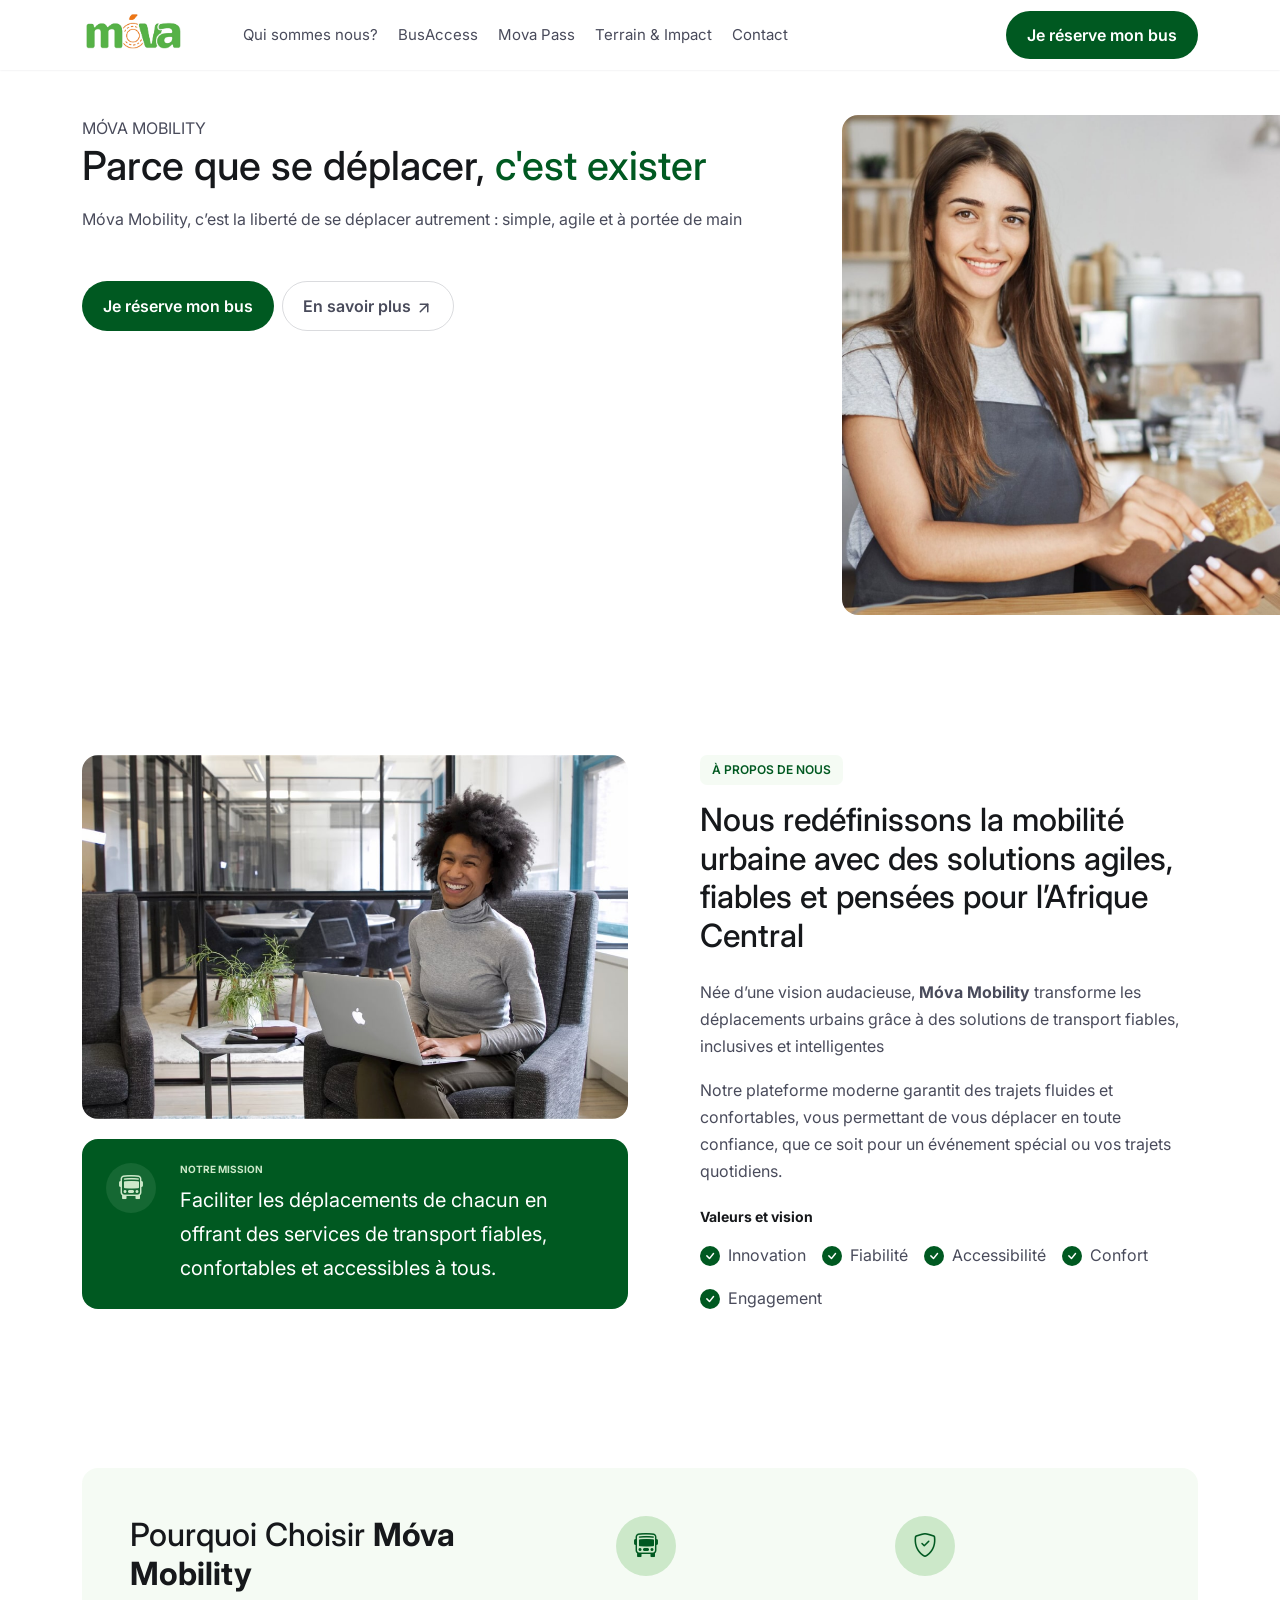
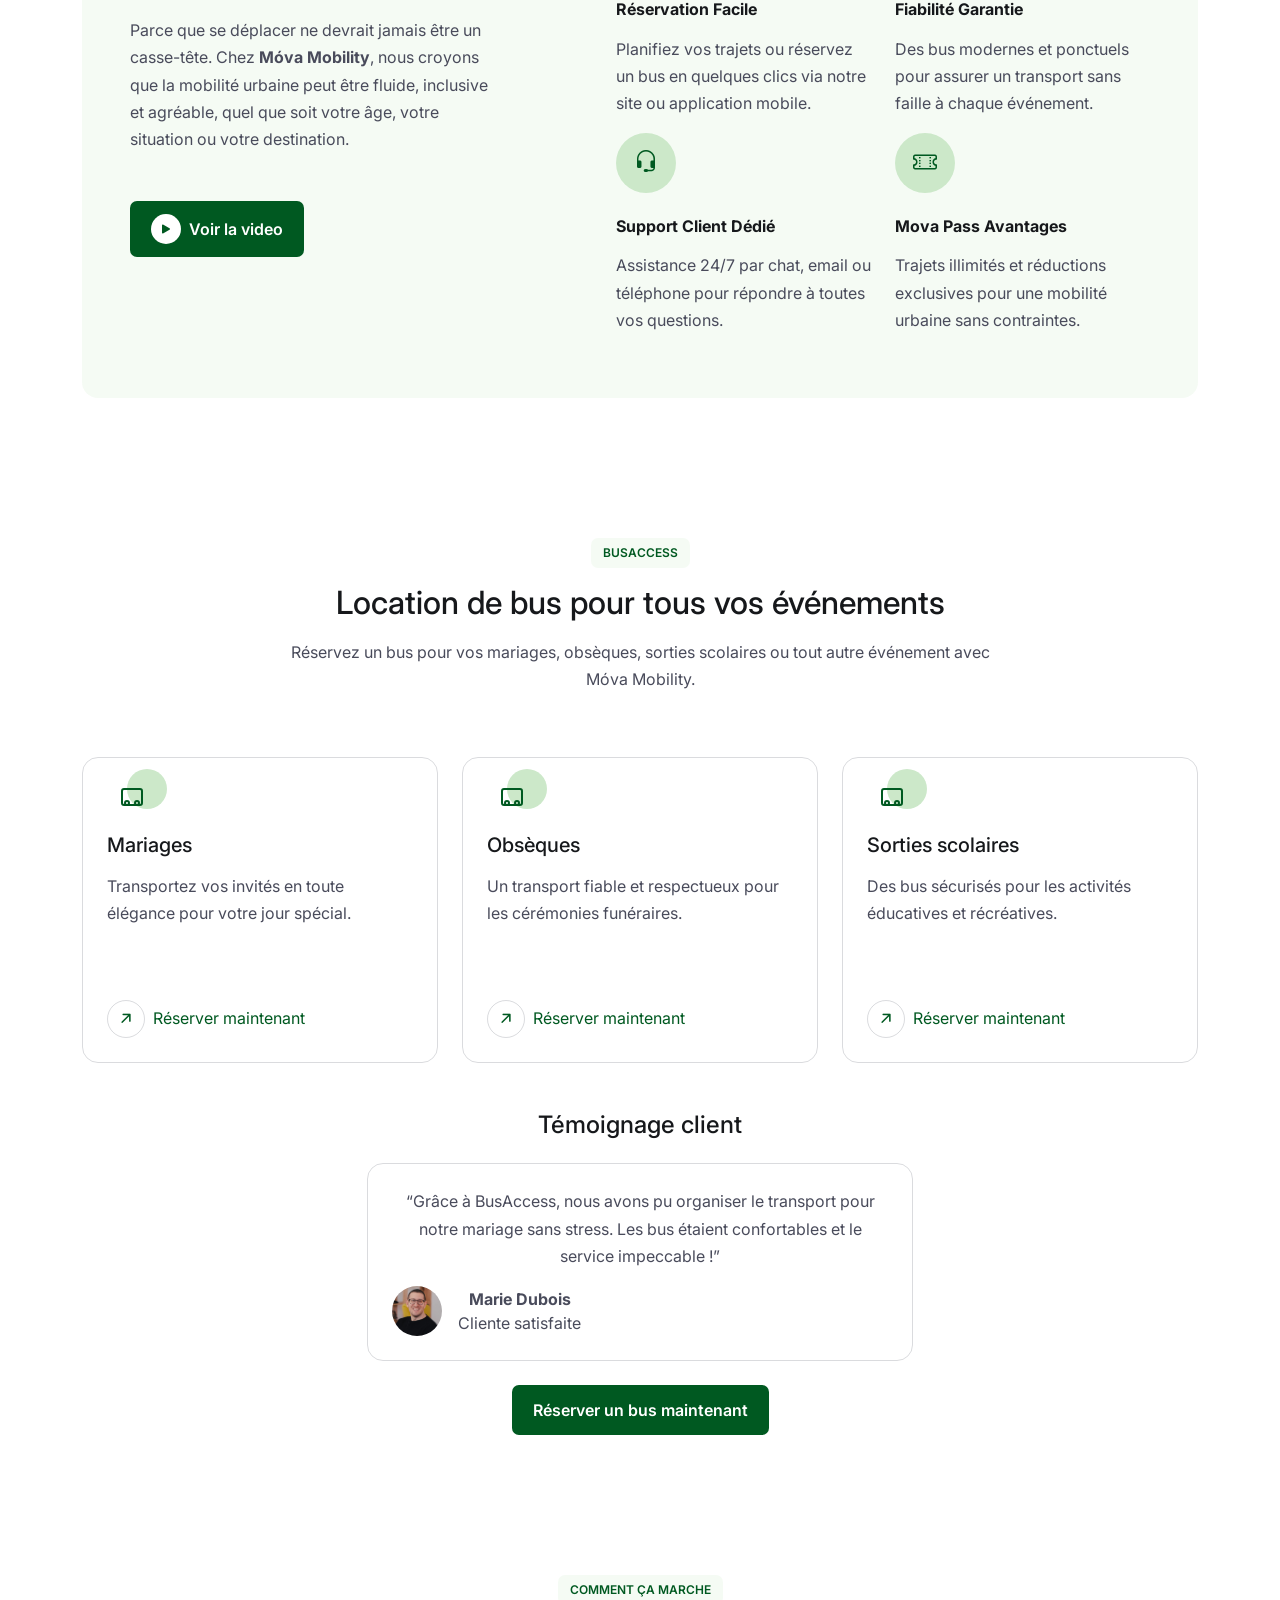
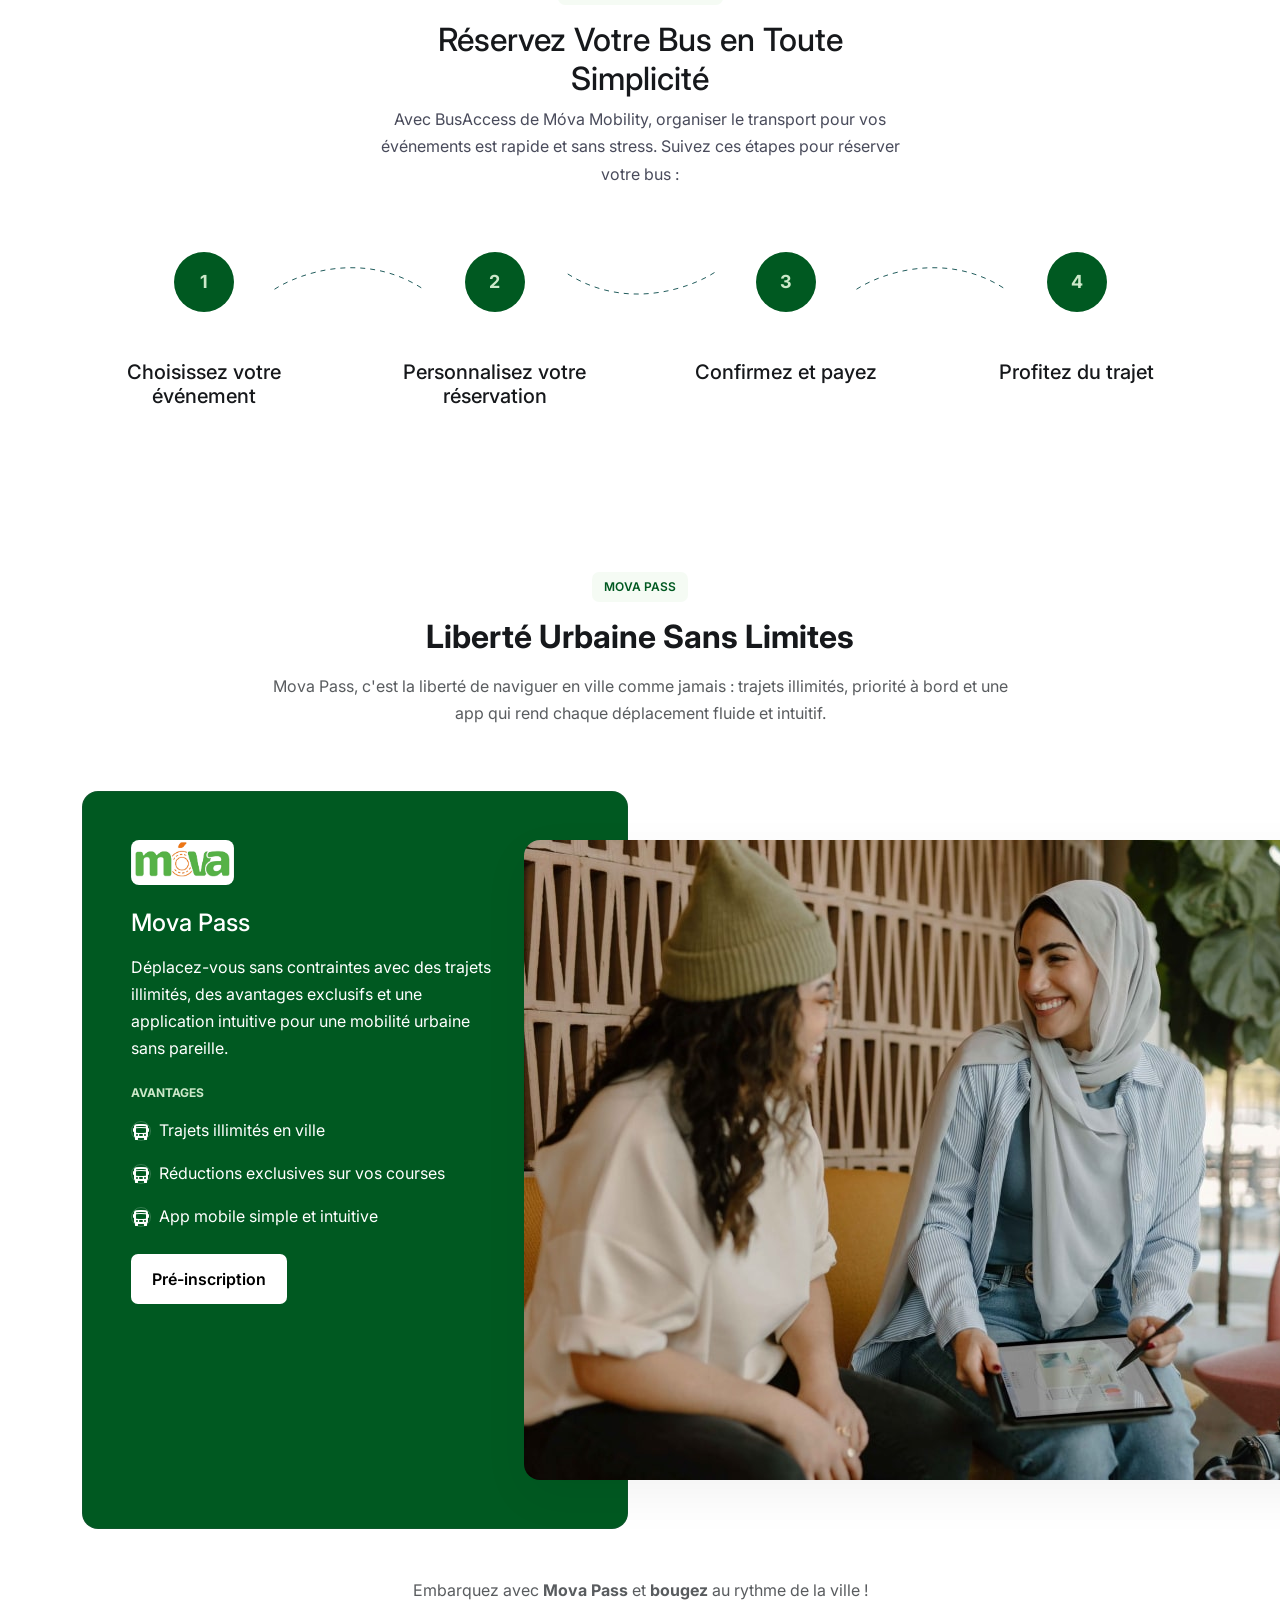
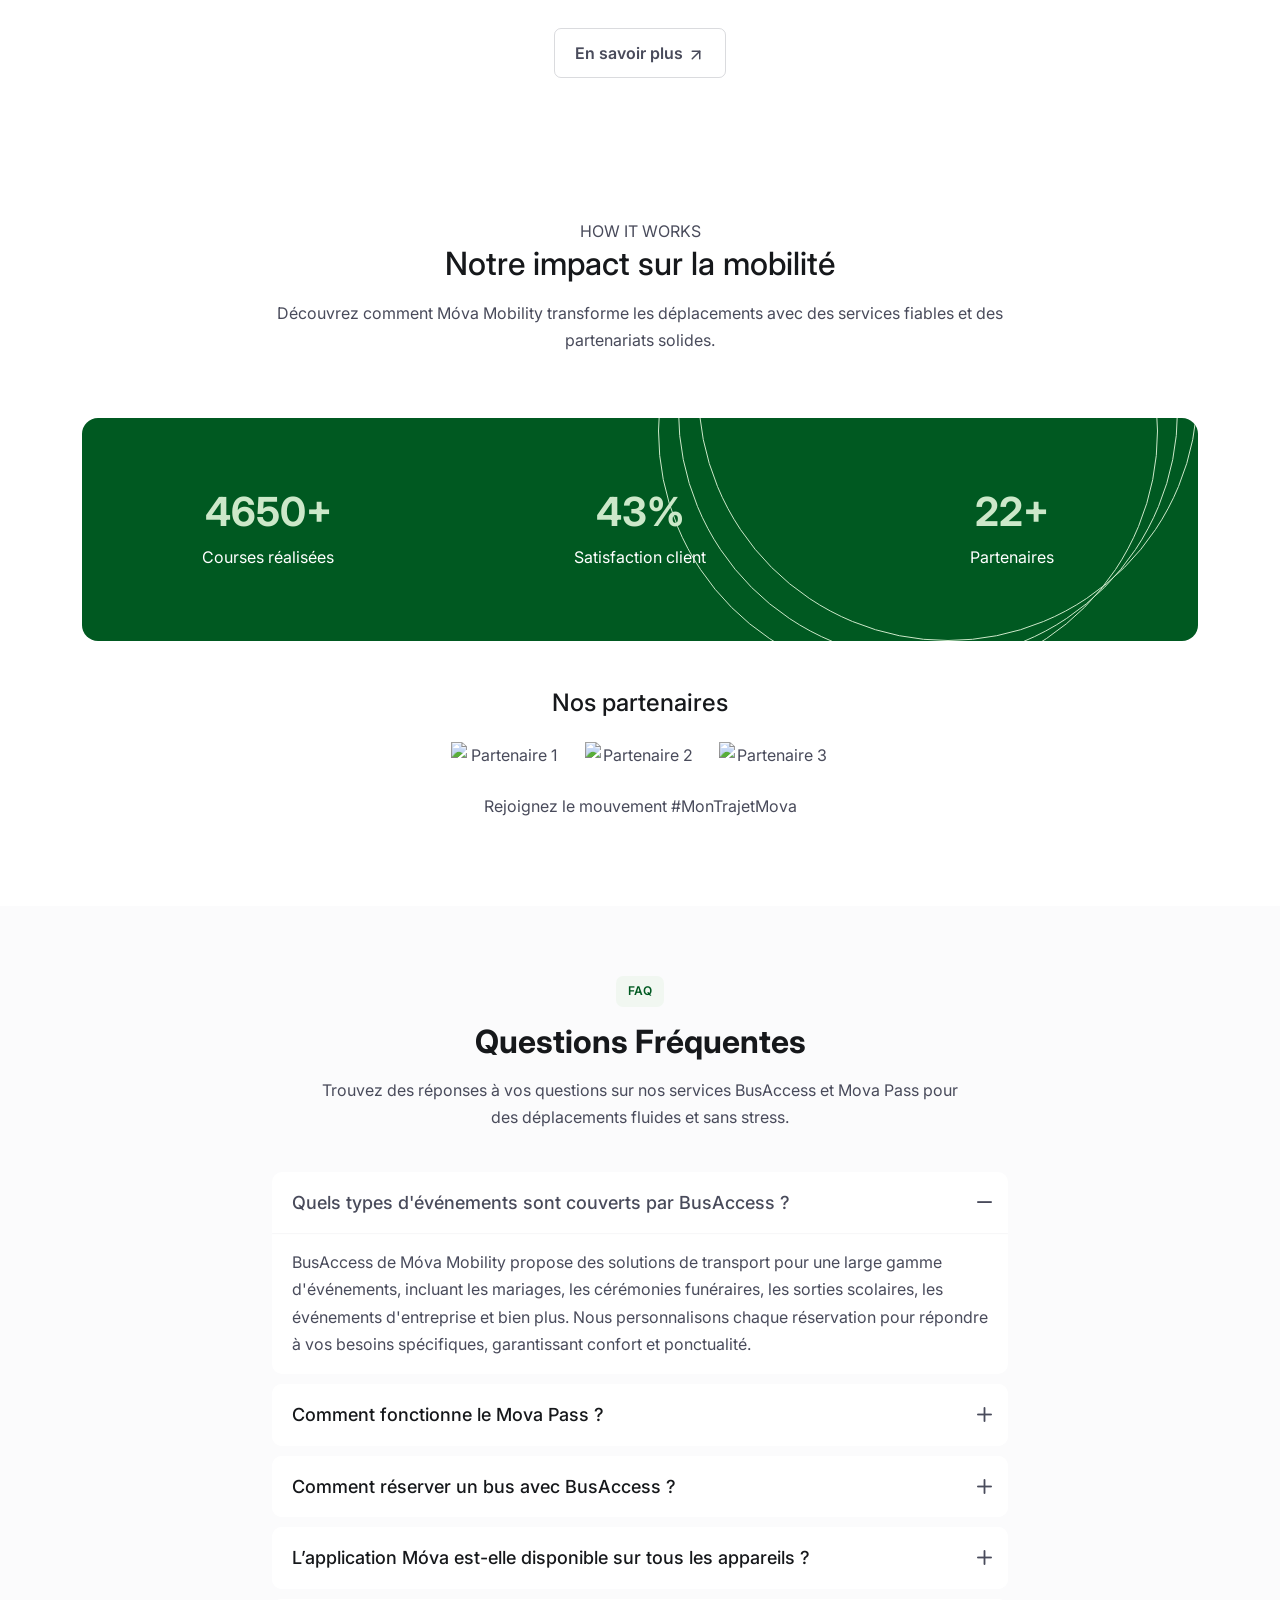
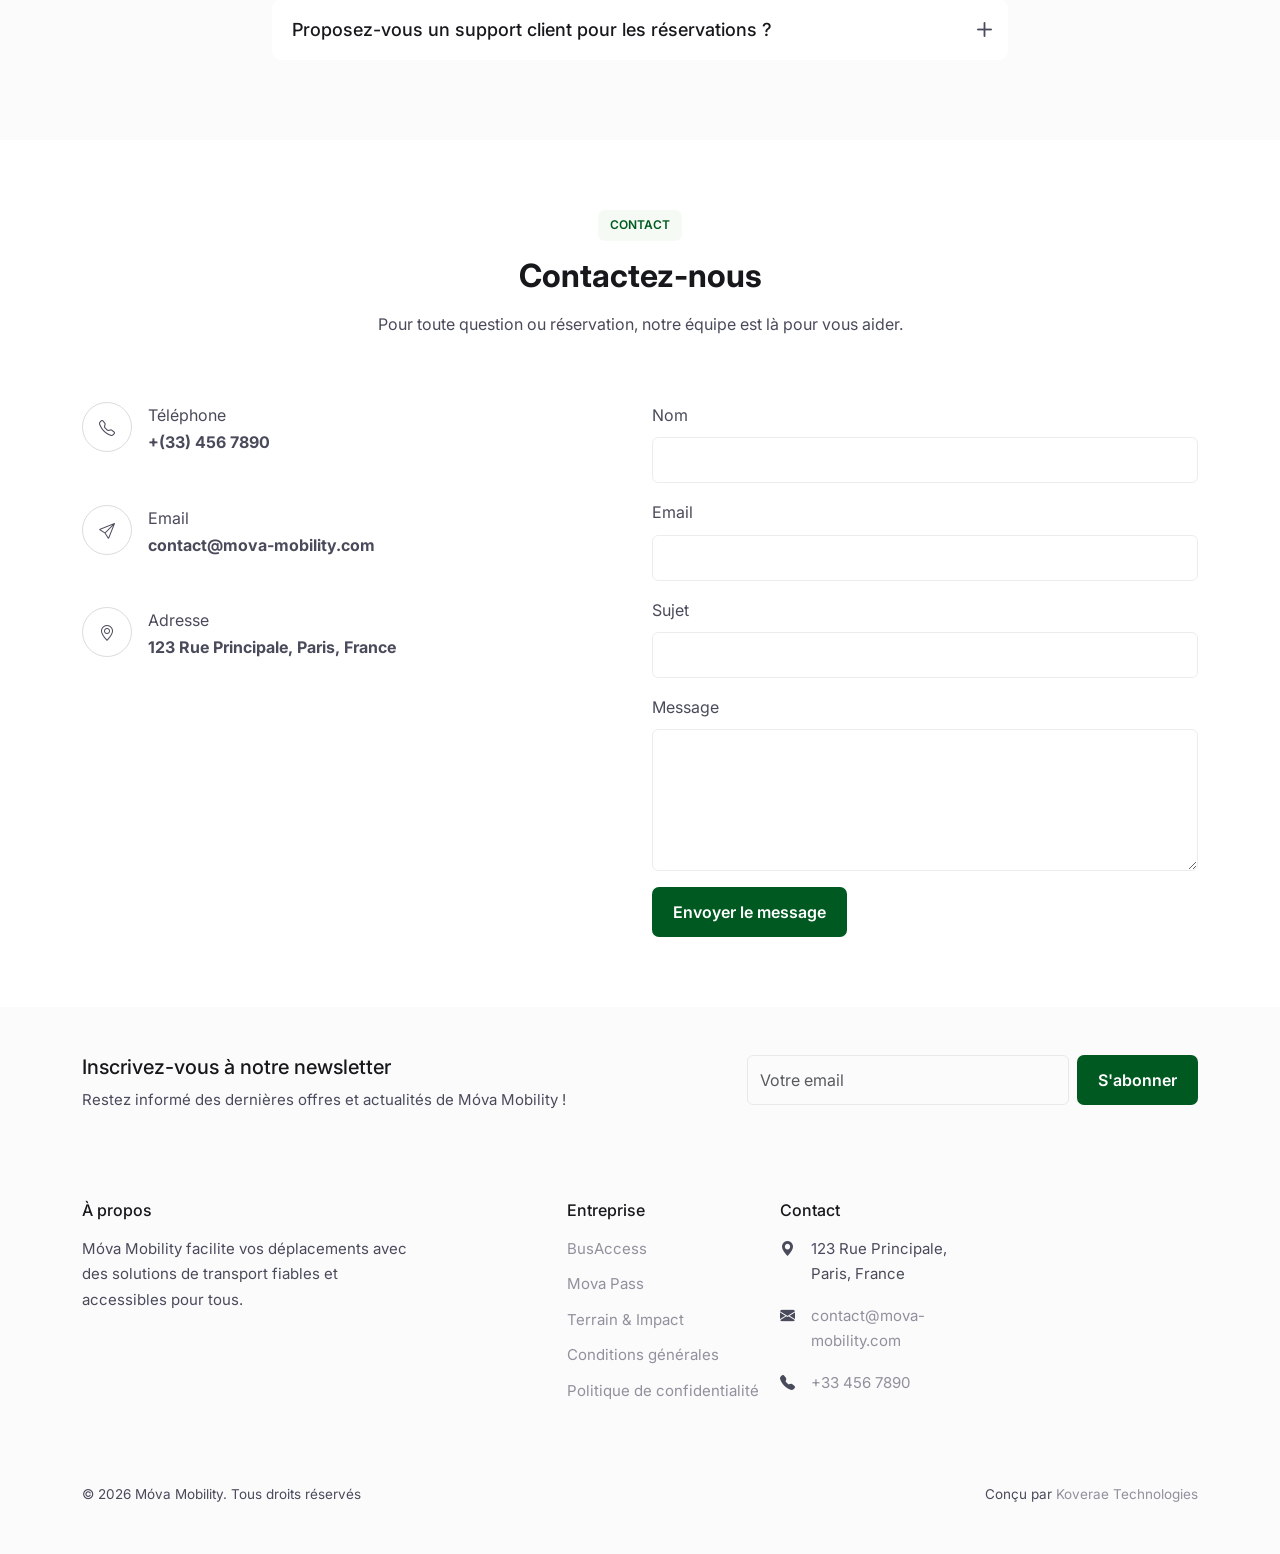
==== commit dcfd24ca: "Updated the design" ====
--- a/index.html
+++ b/index.html
@@ -38,11 +38,11 @@
       })();
     </script>
   </head>
-  <body class="overflow-x-hidden">
+  <body style="overflow-x: hidden;">
     
     
     <!-- ======= Site Wrap =======-->
-    <div class="site-wrap">
+    <div class="site-wrap" style="overflow-x: hidden;">
       
       <!-- ======= Header =======-->
       <header class="fbs__net-navbar navbar navbar-expand-lg dark" aria-label="freebootstrap.net navbar">
@@ -56,11 +56,12 @@
             
             <!-- If you plan to use an image logo, uncomment this if it is commented-->
             
-            <!-- logo dark<img class="logo dark img-fluid" src="assets/images/logo-dark.svg" alt="FreeBootstrap.net image placeholder"> 
-            
-             <img class="logo light img-fluid" src="assets/images/logo-light.svg" alt="FreeBootstrap.net image placeholder">
-            logo light-->
-              <span>Mova Logo</span>
+              <!-- logo dark-->
+             <img class="logo dark img-fluid" src="assets/images/logo/logo.png" style="height:45px;" alt="Mova Logo"> 
+              <!-- logo light-->
+             <img class="logo light img-fluid" src="assets/images/logo/logo.png" style="height:45px;" alt="Mova Logo">
+            
+              <!-- <span>Mova Logo</span> -->
             </a>
           <!-- End Logo-->
           
@@ -78,9 +79,9 @@
                 <a class="logo-link" id="fbs__net-navbarsLabel" href="index.html">
                   
                   
-                  <!-- logo dark--><img class="logo dark img-fluid" src="assets/images/logo-dark.svg" alt="FreeBootstrap.net image placeholder"> 
+                  <!-- logo dark--><img class="logo dark img-fluid" src="assets/images/logo/logo.png" style="height:45px;" alt="Mova Logo"> 
                   
-                  <!-- logo light--><img class="logo light img-fluid" src="assets/images/logo-light.svg" alt="FreeBootstrap.net image placeholder"></a>
+                  <!-- logo light--><img class="logo light img-fluid" src="assets/images/logo/logo.png" style="height:45px;" alt="Mova Logo"></a>
                 
               </div>
               <button class="btn-close btn-close-black" type="button" data-bs-dismiss="offcanvas" aria-label="Close"></button>
@@ -103,7 +104,7 @@
             
             
             <div class="header-social d-flex align-items-center gap-1">
-              <a class="btn btn-primary py-2 rounded-5" href="#">Je réserve mon bus</a>
+              <a class="btn btn-primary py-2 rounded-5" href="tel:+33612345678">Je réserve mon bus</a>
               
               <button class="fbs__net-navbar-toggler justify-content-center align-items-center ms-auto" data-bs-toggle="offcanvas" data-bs-target="#fbs__net-navbars" aria-controls="fbs__net-navbars" aria-label="Toggle navigation" aria-expanded="false">
                 <svg class="fbs__net-icon-menu" xmlns="http://www.w3.org/2000/svg" width="24" height="24" viewbox="0 0 24 24" fill="none" stroke="currentColor" stroke-width="2" stroke-linecap="round" stroke-linejoin="round">
@@ -128,16 +129,16 @@
       <main>
                
         <!-- ======= Hero =======-->
-        <section class="hero__v6 section mb-3" id="home">
+        <section class="section" id="home" style="margin-top: 45px;">
           <div class="container">
             <div class="row">
               <div class="col-lg-8 mb-4 mb-lg-0">
                 <div class="row">
                   <div class="col-lg-11"><span class="hero-subtitle text-uppercase" data-aos="fade-up" data-aos-delay="0">Móva Mobility</span>
-                    <h1 class="hero-title mb-3" data-aos="fade-up" data-aos-delay="100">Parce que se déplacer, <span class="" style="color: #fa9a00;">c'est exister</span></h1>
-                    <p class="hero-description mb-4 mb-lg-5" data-aos="fade-up" data-aos-delay="200">Découvrez Móva Mobility, votre solution pour des déplacements simples et accessibles.</p>
-                    <div class="cta d-flex gap-2 mb-4 mb-lg-5" data-aos="fade-up" data-aos-delay="300">
-                      <a class="btn rounded-5" href="#">Je réserve mon bus</a>
+                    <h1 class="hero-title mb-3" data-aos="fade-up" data-aos-delay="100">Parce que se déplacer, <span class="" style="color: #005921;">c'est exister</span></h1>
+                    <p class="hero-description mb-4 mb-lg-5" data-aos="fade-up" data-aos-delay="200">Móva Mobility, c’est la liberté de se déplacer autrement : simple, agile et à portée de main</p>
+                    <div class=" d-flex gap-2 mb-4 mb-lg-5" data-aos="fade-up" data-aos-delay="300">
+                      <a class="btn btn-primary rounded-5" href="tel:+33612345678">Je réserve mon bus</a>
                       <a class="btn btn-white-outline rounded-5" href="#">En savoir plus 
                         <svg class="lucide lucide-arrow-up-right" xmlns="http://www.w3.org/2000/svg" width="18" height="18" viewbox="0 0 24 24" fill="none" stroke="currentColor" stroke-width="2" stroke-linecap="round" stroke-linejoin="round">
                           <path d="M7 7h10v10"></path>
@@ -164,9 +165,9 @@
                 <div class="row justify-content-end">
                   <div class="col-md-11 mb-4 mb-md-0">
                     <span class="subtitle text-uppercase mb-3" data-aos="fade-up" data-aos-delay="0">À propos de nous</span>
-                    <h2 class="mb-4" data-aos="fade-up" data-aos-delay="100">Redéfinir la mobilité urbaine avec des solutions de transport fiables et accessibles</h2>
+                    <h2 class="mb-4" data-aos="fade-up" data-aos-delay="100">Nous redéfinissons la mobilité urbaine avec des solutions agiles, fiables et pensées pour l’Afrique Central</h2>
                     <div data-aos="fade-up" data-aos-delay="200">
-                      <p>Créée avec la vision de transformer les déplacements en ville, Móva Mobility est une entreprise innovante dédiée à offrir des solutions de transport simples, sécurisées et adaptées à tous.</p>
+                      <p>Née d’une vision audacieuse, <strong>Móva Mobility</strong> transforme les déplacements urbains grâce à des solutions de transport fiables, inclusives et intelligentes</p>
                       <p>Notre plateforme moderne garantit des trajets fluides et confortables, vous permettant de vous déplacer en toute confiance, que ce soit pour un événement spécial ou vos trajets quotidiens.</p>
                     </div>
                     <h4 class="small fw-bold mt-4 mb-3" data-aos="fade-up" data-aos-delay="300">Valeurs et vision</h4>
@@ -209,8 +210,8 @@
                         <div class="col-lg-11">
                           <div class="h-100 flex-column justify-content-between d-flex">
                             <div>
-                              <h2 class="mb-4">Pourquoi Choisir Móva Mobility</h2>
-                              <p class="mb-5">Découvrez une mobilité urbaine réinventée avec nos services de transport fiables, accessibles et intuitifs. Que ce soit pour un événement spécial ou vos trajets quotidiens, Móva Mobility vous offre confort et simplicité à chaque déplacement.</p>
+                              <h2 class="mb-4">Pourquoi Choisir <strong>Móva Mobility</strong></h2>
+                              <p class="mb-5">Parce que se déplacer ne devrait jamais être un casse-tête. Chez <strong>Móva Mobility</strong>, nous croyons que la mobilité urbaine peut être fluide, inclusive et agréable, quel que soit votre âge, votre situation ou votre destination.</p>
                             </div>
                             <div class="align-self-start"><a class="glightbox btn btn-play d-inline-flex align-items-center gap-2" href="https://www.youtube.com/watch?v=DQx96G4yHd8" data-gallery="video"><i class="bi bi-play-fill"></i> Voir la video</a></div>
                           </div>
@@ -232,8 +233,8 @@
                               <p>Des bus modernes et ponctuels pour assurer un transport sans faille à chaque événement.</p>
                             </div>
                             <div class="col-sm-6" data-aos="fade-up" data-aos-delay="200">
+                              <div class="icon text-center mb-4"><i class="bi bi-headset fs-4"></i></div>
                               <h3 class="fs-6 fw-bold mb-3">Support Client Dédié</h3>
-                              <div class="icon text-center mb-4"><i class="bi bi-headset fs-4"></i></div>
                               <p>Assistance 24/7 par chat, email ou téléphone pour répondre à toutes vos questions.</p>
                             </div>
                             <div class="col-sm-6" data-aos="fade-up" data-aos-delay="300">
@@ -276,7 +277,7 @@
                     <h3 class="fs-5 mb-3">Mariages</h3>
                     <p class="mb-4">Transportez vos invités en toute élégance pour votre jour spécial.</p>
                   </div>
-                  <a class="special-link d-inline-flex gap-2 align-items-center text-decoration-none" href="#">
+                  <a class="special-link d-inline-flex gap-2 align-items-center text-decoration-none" href="tel:+33612345678">
                     <span class="icons"><i class="icon-1 bi bi-arrow-right-short"></i><i class="icon-2 bi bi-arrow-right-short"></i></span>
                     <span>Réserver maintenant</span>
                   </a>
@@ -295,7 +296,7 @@
                     <h3 class="fs-5 mb-3">Obsèques</h3>
                     <p class="mb-4">Un transport fiable et respectueux pour les cérémonies funéraires.</p>
                   </div>
-                  <a class="special-link d-inline-flex gap-2 align-items-center text-decoration-none" href="#">
+                  <a class="special-link d-inline-flex gap-2 align-items-center text-decoration-none" href="tel:+33612345678">
                     <span class="icons"><i class="icon-1 bi bi-arrow-right-short"></i><i class="icon-2 bi bi-arrow-right-short"></i></span>
                     <span>Réserver maintenant</span>
                   </a>
@@ -314,7 +315,7 @@
                     <h3 class="fs-5 mb-3">Sorties scolaires</h3>
                     <p class="mb-4">Des bus sécurisés pour les activités éducatives et récréatives.</p>
                   </div>
-                  <a class="special-link d-inline-flex gap-2 align-items-center text-decoration-none" href="#">
+                  <a class="special-link d-inline-flex gap-2 align-items-center text-decoration-none" href="tel:+33612345678">
                     <span class="icons"><i class="icon-1 bi bi-arrow-right-short"></i><i class="icon-2 bi bi-arrow-right-short"></i></span>
                     <span>Réserver maintenant</span>
                   </a>
@@ -334,7 +335,7 @@
                     <div class="lh-base"><strong class="d-block">Marie Dubois</strong><span>Cliente satisfaite</span></div>
                   </div>
                 </div>
-                <a class="btn btn-primary mt-4" href="#">Réserver un bus maintenant</a>
+                <a class="btn btn-primary mt-4" href="tel:+33612345678">Réserver un bus maintenant</a>
               </div>
             </div>
 
@@ -359,7 +360,6 @@
                   <span class="step-number rounded-circle text-center fw-bold mb-5 mx-auto">1</span>
                   <div>
                     <h3 class="fs-5 mb-4">Choisissez votre événement</h3>
-                    <p>Sélectionnez le type d’événement (mariage, cérémonie, sortie scolaire) et indiquez vos besoins sur notre site ou via l’app.</p>
                   </div>
                 </div>
               </div>
@@ -368,7 +368,6 @@
                   <div data-aos="fade-right" data-aos-delay="1100"><img class="arch-line reverse" src="assets/images/arch-line-reverse.svg" alt="Ligne décorative inversée"></div>
                   <span class="step-number rounded-circle text-center fw-bold mb-5 mx-auto">2</span>
                   <h3 class="fs-5 mb-4">Personnalisez votre réservation</h3>
-                  <p>Précisez la date, l’heure, le lieu et le nombre de passagers pour un service adapté à votre événement.</p>
                 </div>
               </div>
               <div class="col-md-6 col-lg-3" data-aos="fade-up" data-aos-delay="1200">
@@ -376,7 +375,6 @@
                   <div data-aos="fade-right" data-aos-delay="1700"><img class="arch-line" src="assets/images/arch-line.svg" alt="Ligne décorative"></div>
                   <span class="step-number rounded-circle text-center fw-bold mb-5 mx-auto">3</span>
                   <h3 class="fs-5 mb-4">Confirmez et payez</h3>
-                  <p>Validez votre réservation et effectuez un paiement sécurisé directement via notre plateforme.</p>
                 </div>
               </div>
               <div class="col-md-6 col-lg-3" data-aos="fade-up" data-aos-delay="1800">
@@ -384,7 +382,6 @@
                   <span class="step-number rounded-circle text-center fw-bold mb-5 mx-auto">4</span>
                   <div>
                     <h3 class="fs-5 mb-4">Profitez du trajet</h3>
-                    <p>Votre bus arrive à l’heure, prêt à transporter vos invités en toute sécurité et confort.</p>
                   </div>
                 </div>
               </div>
@@ -411,7 +408,7 @@
                   <div class="row">
                     <div class="col-md-10">
                       <div class="mova-pass-img mb-4">
-                        <img class="img-fluid rounded-4" src="assets/images/mova-pass-city.jpg" alt="Vue urbaine avec un bus Móva Mobility" data-aos="zoom-in" data-aos-delay="350">
+                        <img class="img-fluid rounded-3" src="assets/images/logo/logo.png" style="height: 45px;" alt="Vue urbaine avec un bus Móva Mobility" data-aos="zoom-in" data-aos-delay="350">
                       </div>
                       <h3 class="fs-4 mb-3 mova-pass-card-title">Mova Pass</h3>
                       <p class="mb-4">Déplacez-vous sans contraintes avec des trajets illimités, des avantages exclusifs et une application intuitive pour une mobilité urbaine sans pareille.</p>
@@ -420,7 +417,6 @@
                         <ul class="list-unstyled d-flex flex-column gap-3">
                           <li class="d-flex gap-2 align-items-start mb-0"><span class="icon rounded-circle position-relative mt-1"><i class="bi bi-bus-front-fill"></i></span><span>Trajets illimités en ville</span></li>
                           <li class="d-flex gap-2 align-items-start mb-0"><span class="icon rounded-circle position-relative mt-1"><i class="bi bi-bus-front-fill"></i></span><span>Réductions exclusives sur vos courses</span></li>
-                          <li class="d-flex gap-2 align-items-start mb-0"><span class="icon rounded-circle position-relative mt-1"><i class="bi bi-bus-front-fill"></i></span><span>Embarquement prioritaire</span></li>
                           <li class="d-flex gap-2 align-items-start mb-0"><span class="icon rounded-circle position-relative mt-1"><i class="bi bi-bus-front-fill"></i></span><span>App mobile simple et intuitive</span></li>
                         </ul>
                       </div>
@@ -435,7 +431,7 @@
             </div>
             <div class="row mt-5">
               <div class="col-md-6 mx-auto text-center">
-                <p class="text-muted mb-4" data-aos="fade-up" data-aos-delay="400">Embarquez avec Mova Pass et vibrez au rythme de la ville !</p>
+                <p class="text-muted mb-4" data-aos="fade-up" data-aos-delay="400">Embarquez avec <strong>Mova Pass</strong> et <strong>bougez</strong> au rythme de la ville !</p>
                 <a href="#contact" class="btn btn-white-outline mova-pass-button" data-aos="fade-up" data-aos-delay="500">En savoir plus 
                   <svg class="lucide lucide-arrow-up-right" xmlns="http://www.w3.org/2000/svg" width="18" height="18" viewBox="0 0 24 24" fill="none" stroke="currentColor" stroke-width="2" stroke-linecap="round" stroke-linejoin="round">
                     <path d="M7 7h10v10"></path>
--- a/assets/css/style.css
+++ b/assets/css/style.css
@@ -9,9 +9,9 @@
 [data-bs-theme=light] {
   --bs-body-bg: #ffffff;
   --bs-body-color: #494B5B;
-  --bs-primary: #fa9a00;
+  --bs-primary: #005921;
   --bs-primary-rgb: 33, 92, 92;
-  --bs-primary-hover: #63bd0c;
+  --bs-primary-hover: #fa9a00;
   --bs-primary-hover-rgb: 20, 75, 75;
   --bs-secondary: #CCE8C9;
   --bs-secondary-rgb: 204, 232, 201;
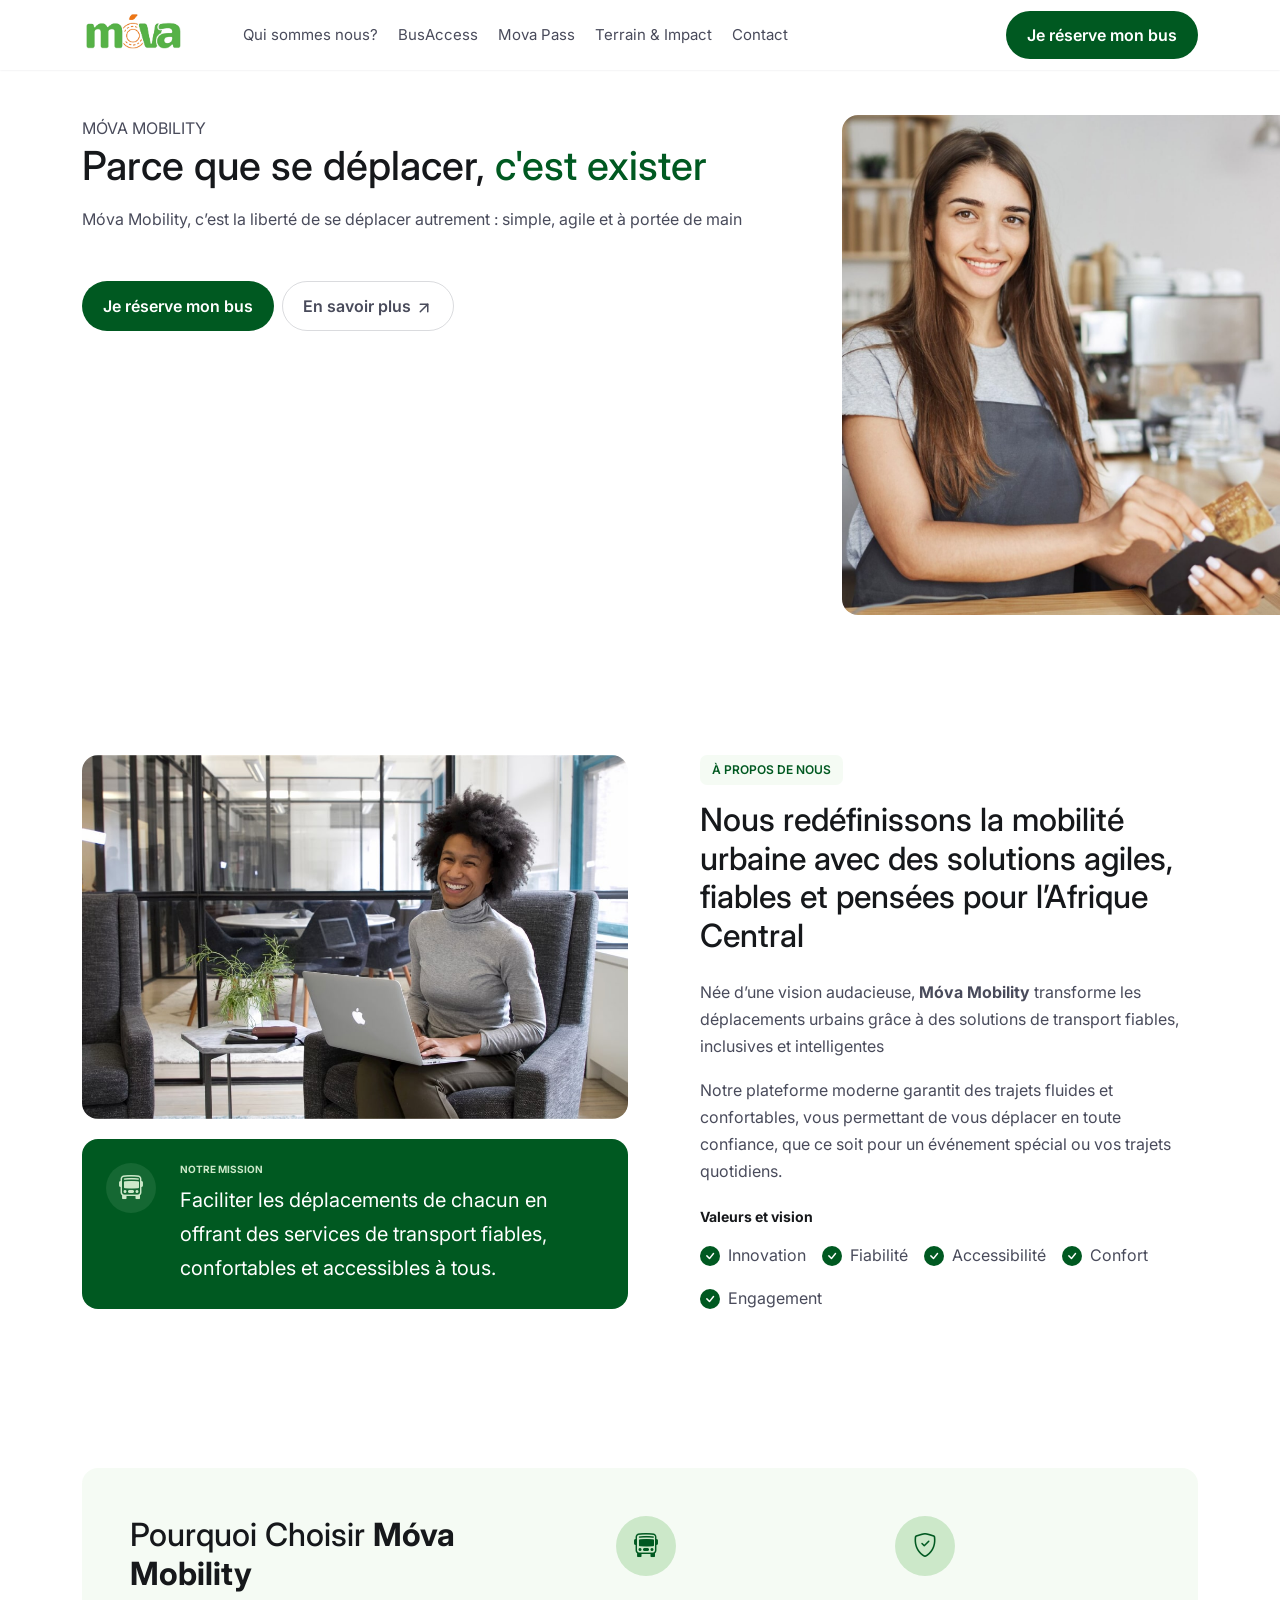
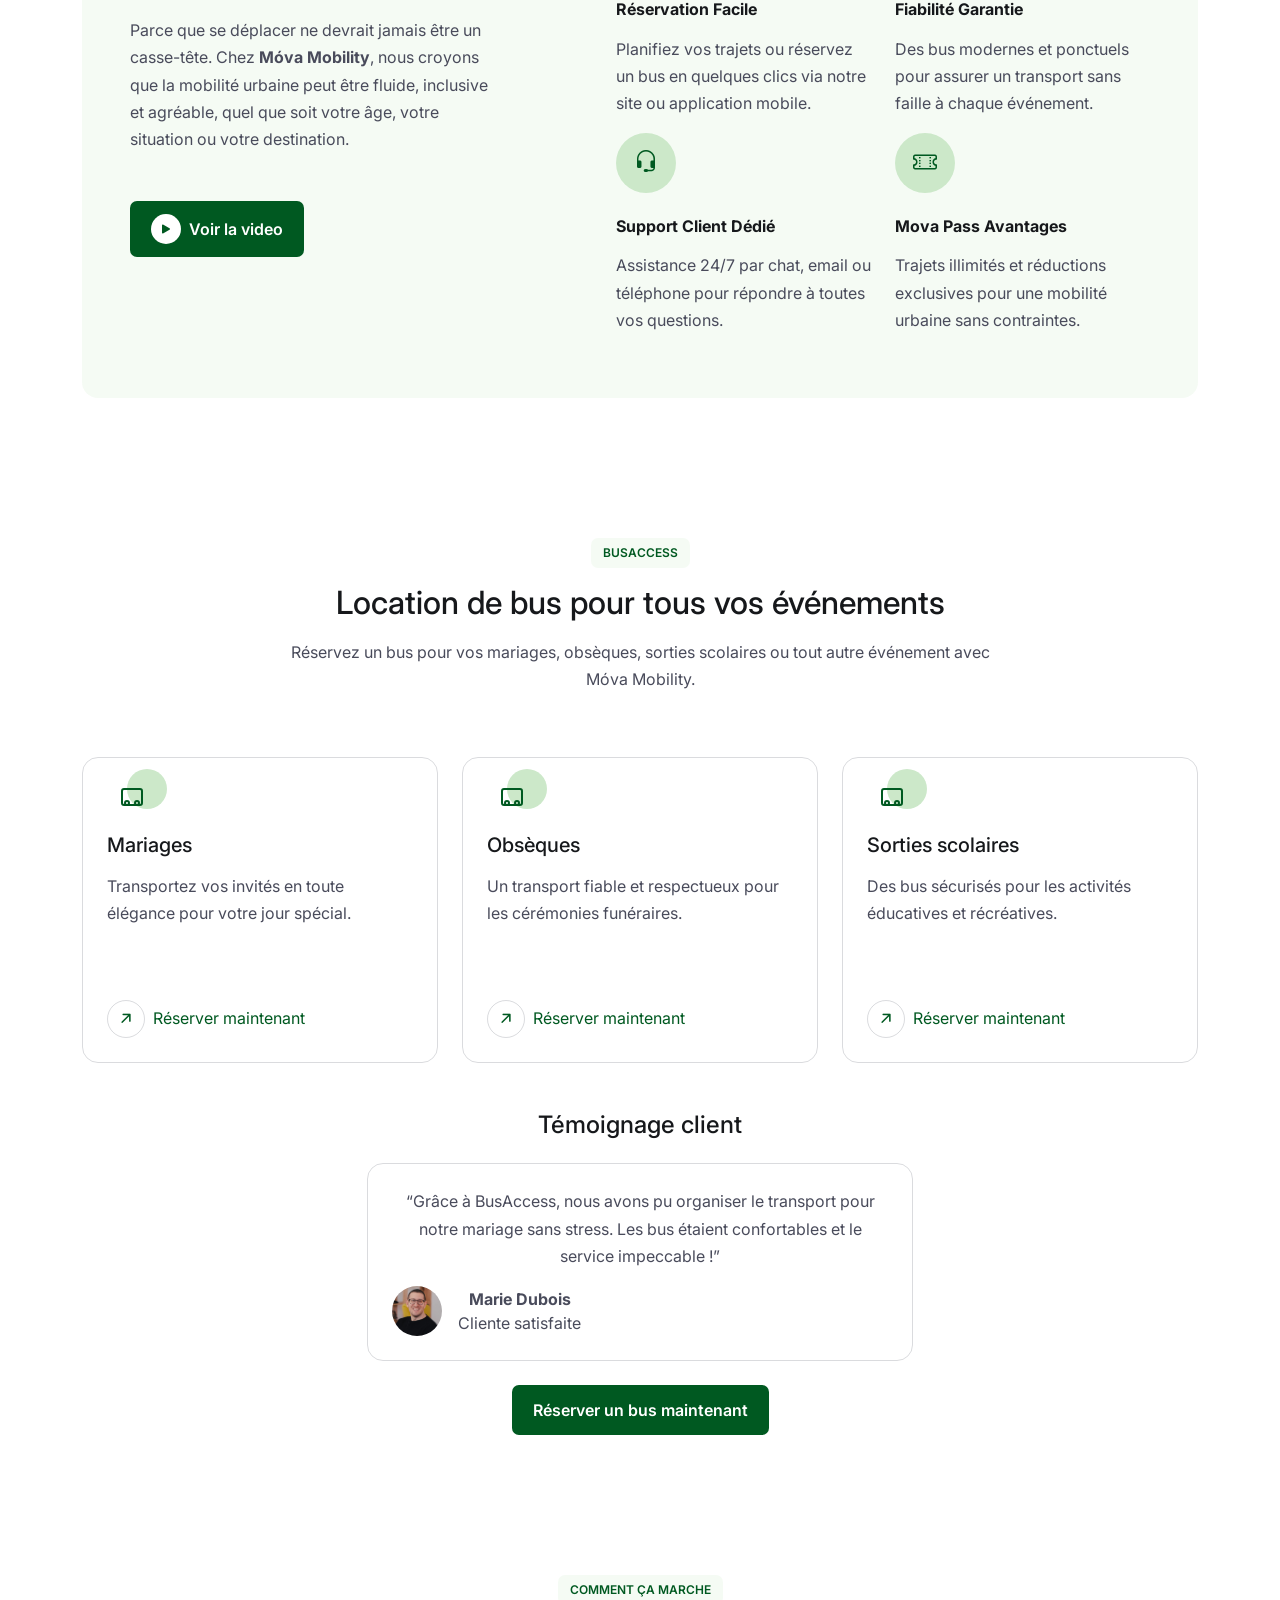
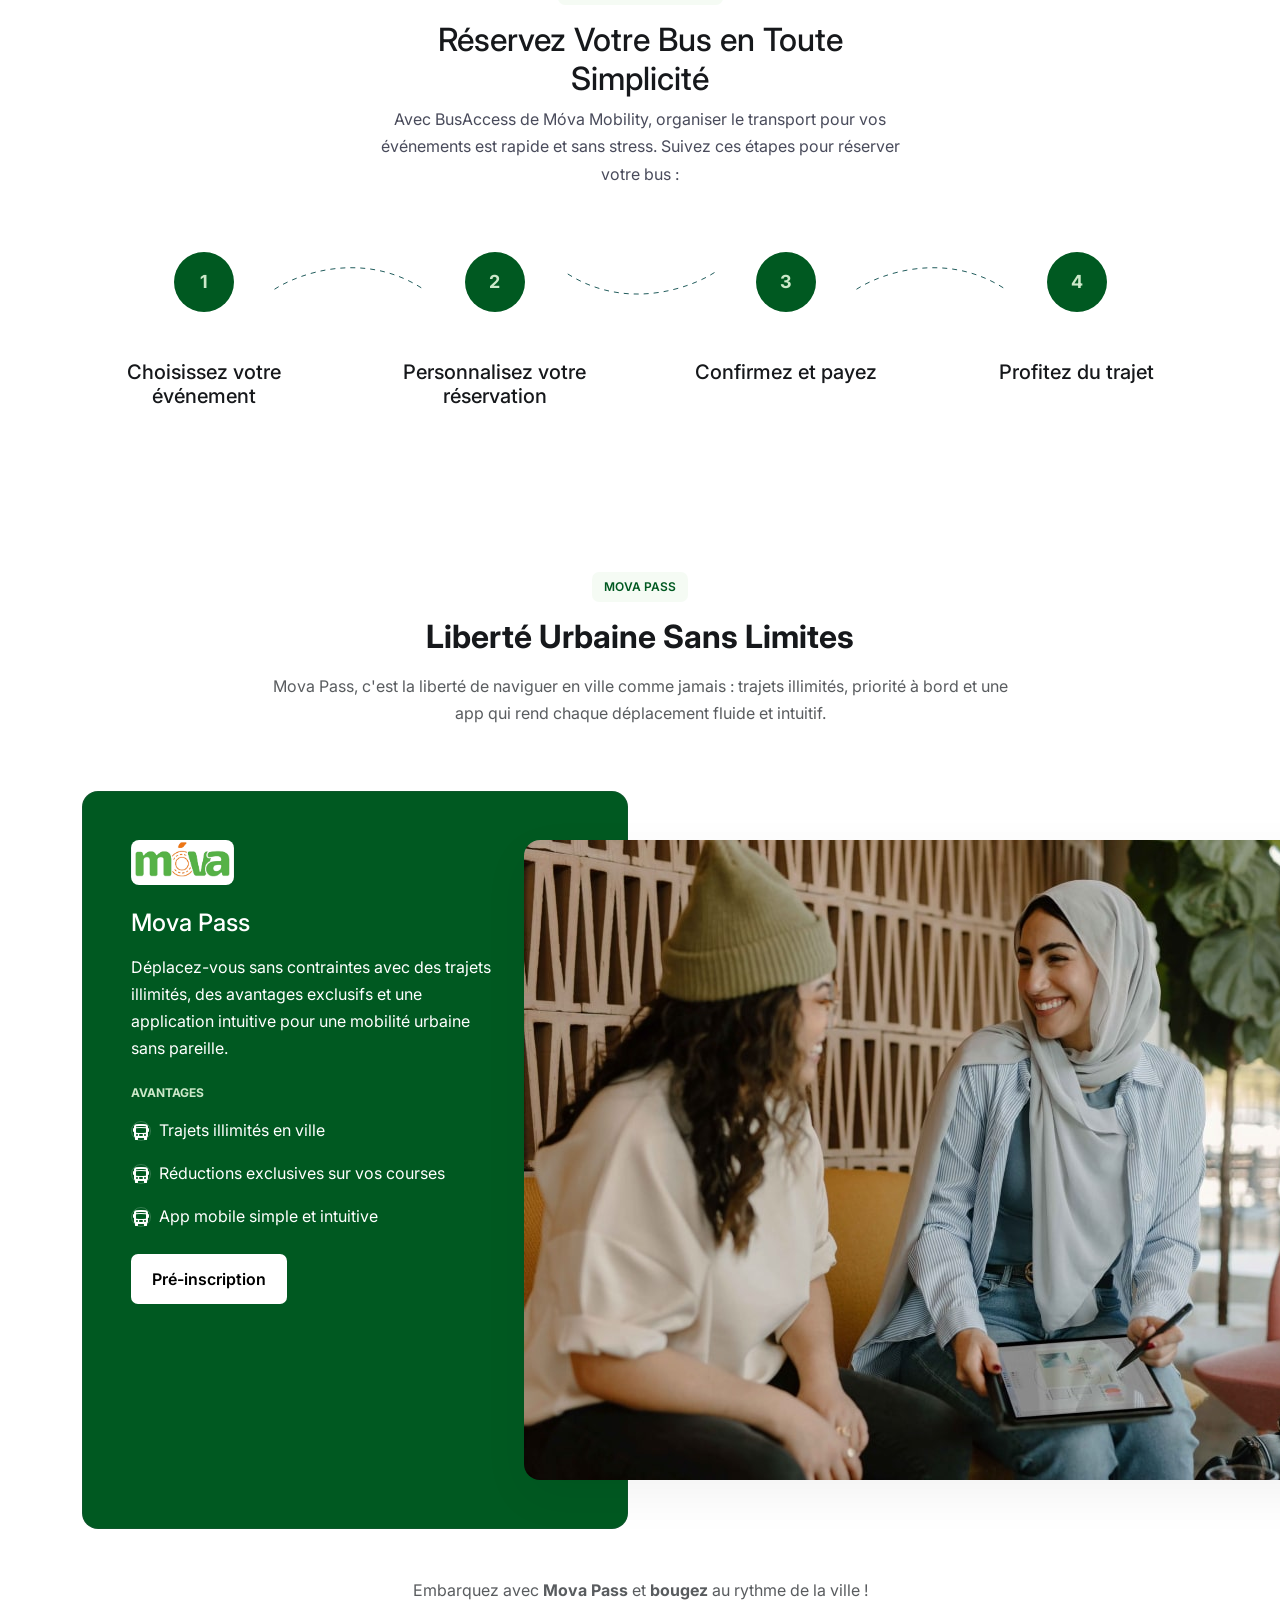
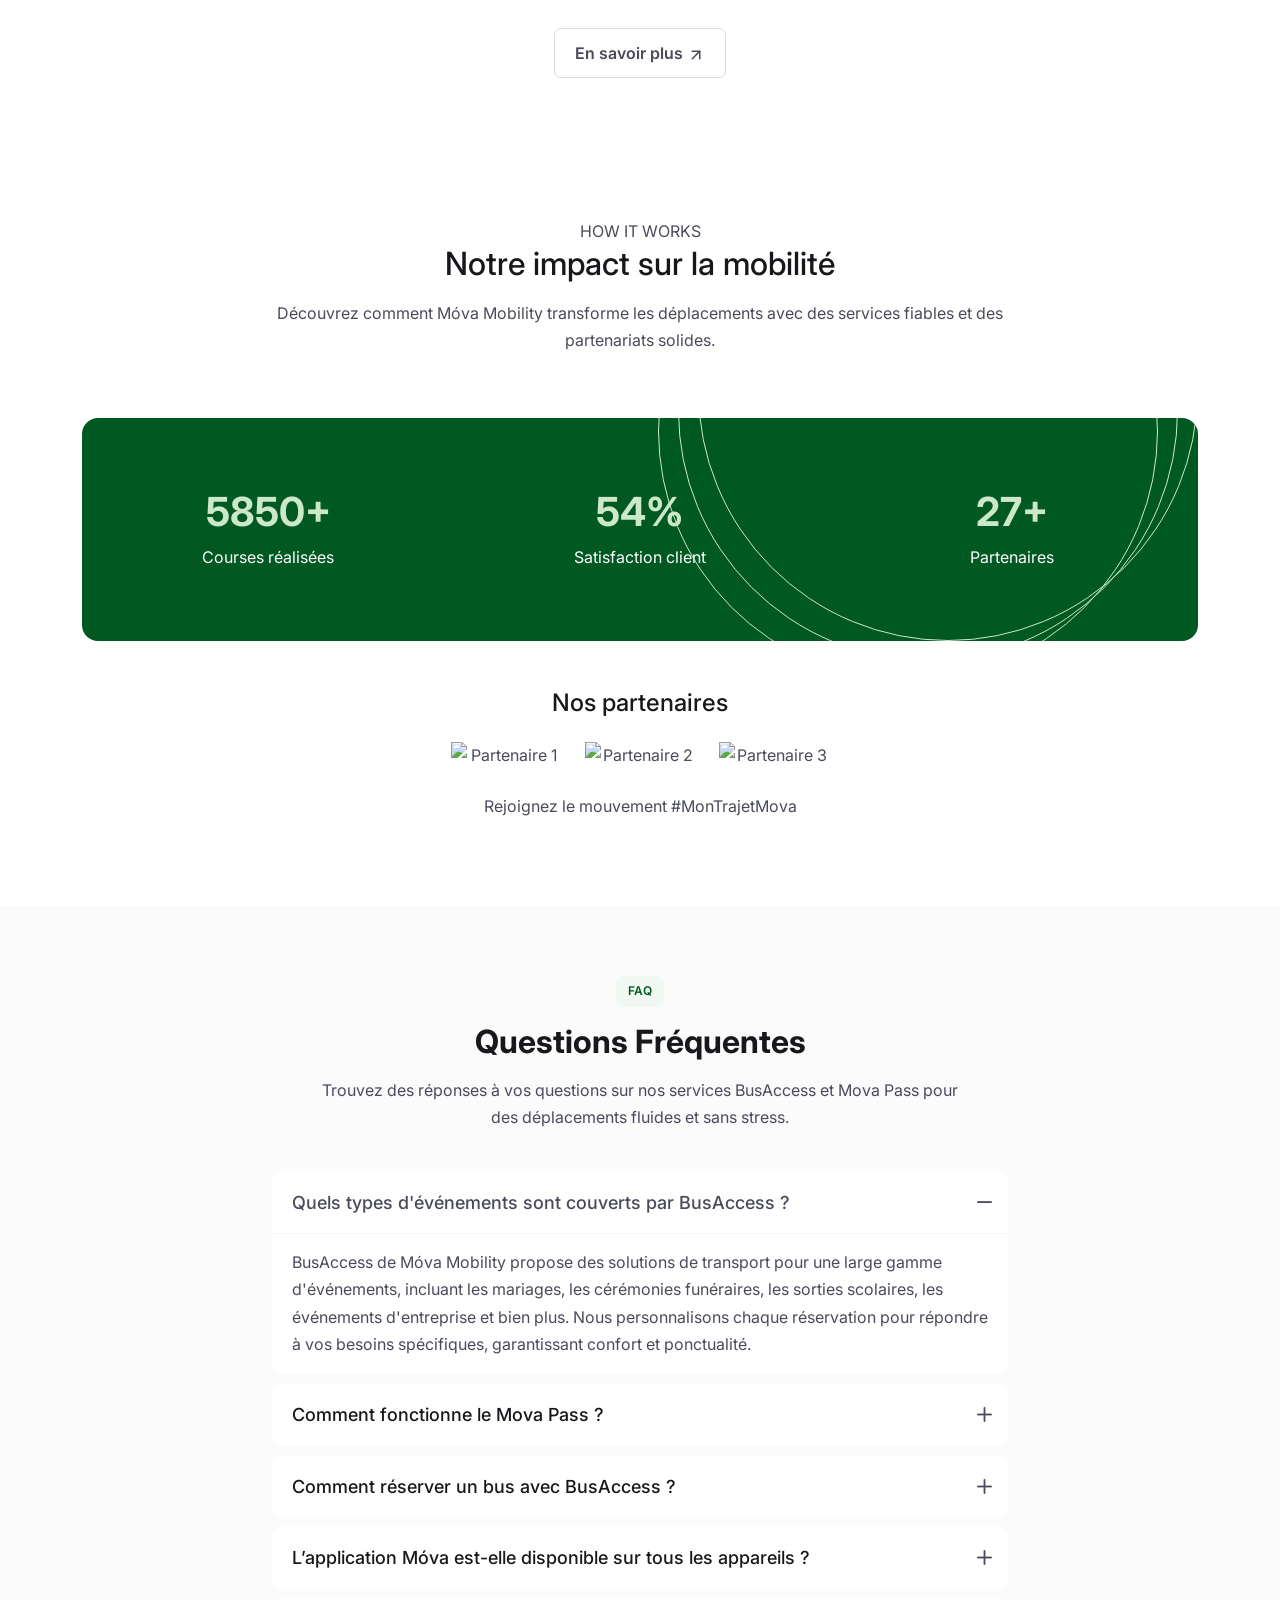
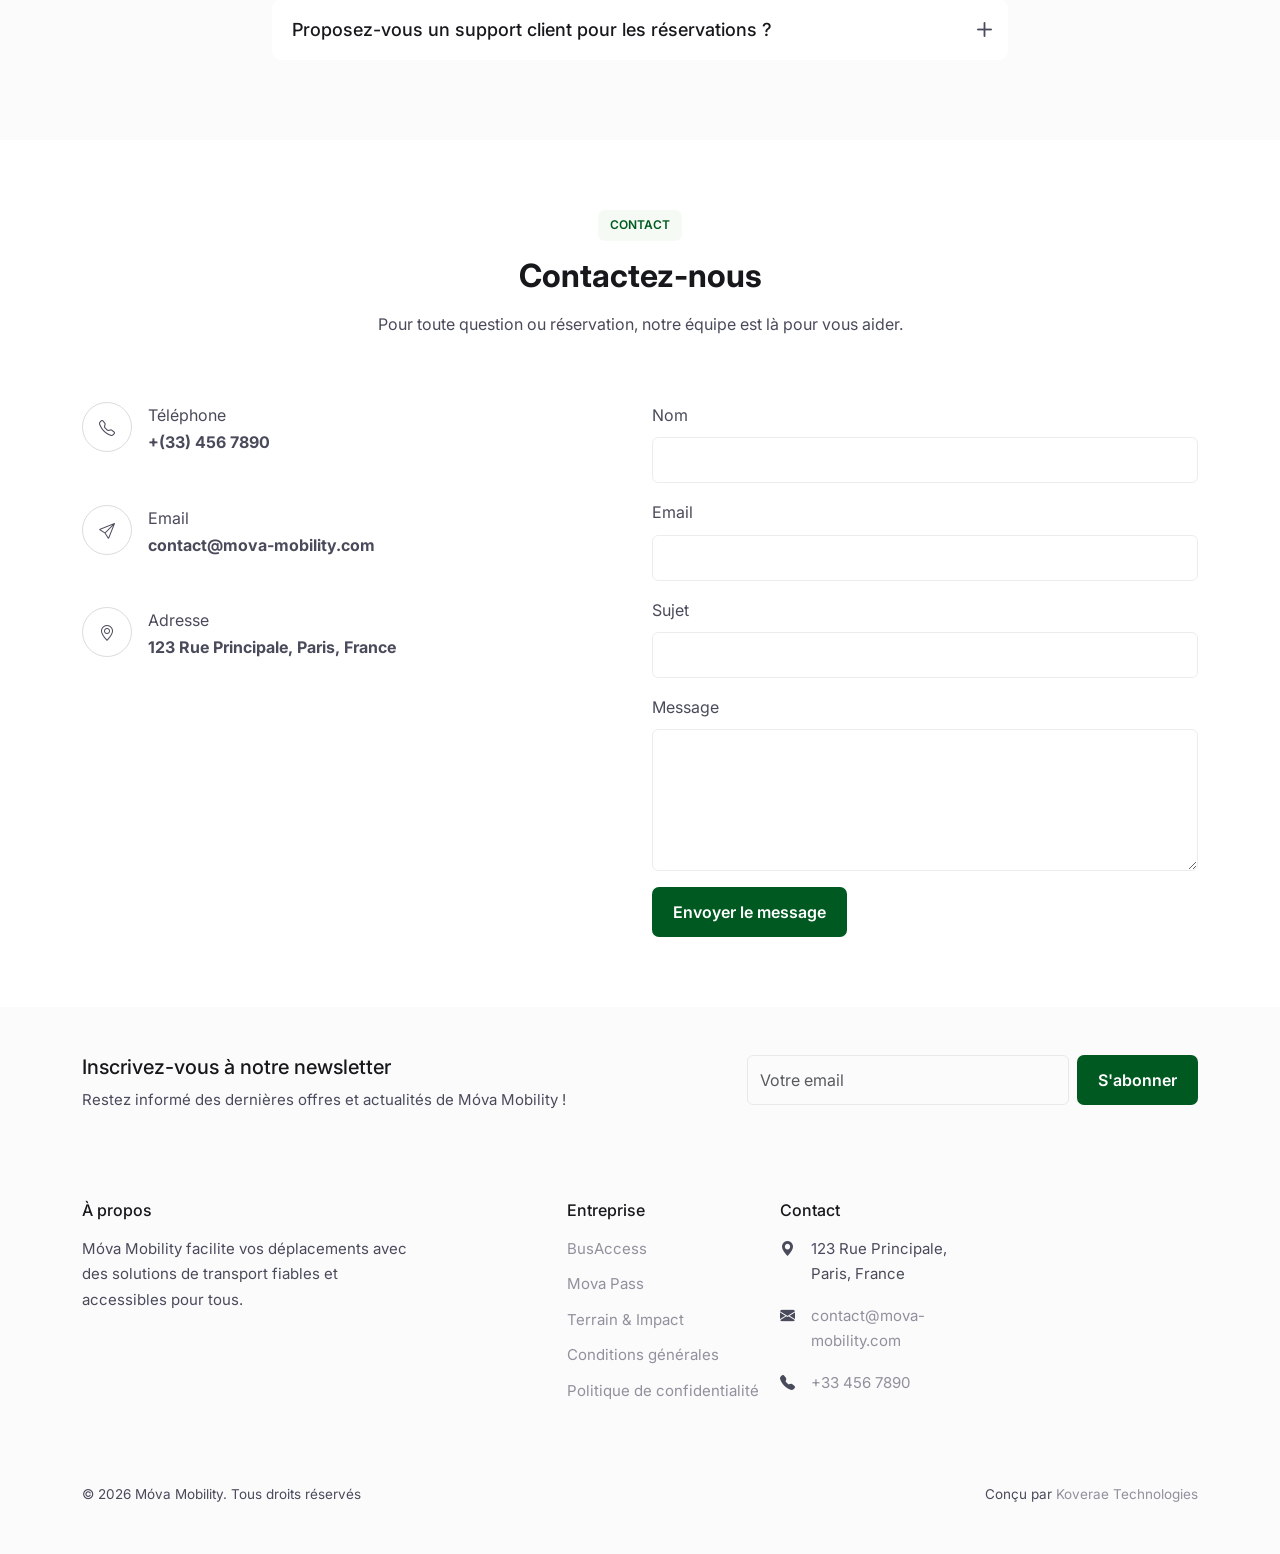
==== commit 856104fc: "Last commit before going live" ====
--- a/index.html
+++ b/index.html
@@ -104,7 +104,7 @@
             
             
             <div class="header-social d-flex align-items-center gap-1">
-              <a class="btn btn-primary py-2 rounded-5" href="tel:+33612345678">Je réserve mon bus</a>
+              <a class="btn btn-primary py-2 rounded-5" href="tel:+242068259802">Je réserve mon bus</a>
               
               <button class="fbs__net-navbar-toggler justify-content-center align-items-center ms-auto" data-bs-toggle="offcanvas" data-bs-target="#fbs__net-navbars" aria-controls="fbs__net-navbars" aria-label="Toggle navigation" aria-expanded="false">
                 <svg class="fbs__net-icon-menu" xmlns="http://www.w3.org/2000/svg" width="24" height="24" viewbox="0 0 24 24" fill="none" stroke="currentColor" stroke-width="2" stroke-linecap="round" stroke-linejoin="round">
@@ -138,7 +138,7 @@
                     <h1 class="hero-title mb-3" data-aos="fade-up" data-aos-delay="100">Parce que se déplacer, <span class="" style="color: #005921;">c'est exister</span></h1>
                     <p class="hero-description mb-4 mb-lg-5" data-aos="fade-up" data-aos-delay="200">Móva Mobility, c’est la liberté de se déplacer autrement : simple, agile et à portée de main</p>
                     <div class=" d-flex gap-2 mb-4 mb-lg-5" data-aos="fade-up" data-aos-delay="300">
-                      <a class="btn btn-primary rounded-5" href="tel:+33612345678">Je réserve mon bus</a>
+                      <a class="btn btn-primary rounded-5" href="tel:+242068259802">Je réserve mon bus</a>
                       <a class="btn btn-white-outline rounded-5" href="#">En savoir plus 
                         <svg class="lucide lucide-arrow-up-right" xmlns="http://www.w3.org/2000/svg" width="18" height="18" viewbox="0 0 24 24" fill="none" stroke="currentColor" stroke-width="2" stroke-linecap="round" stroke-linejoin="round">
                           <path d="M7 7h10v10"></path>
@@ -277,7 +277,7 @@
                     <h3 class="fs-5 mb-3">Mariages</h3>
                     <p class="mb-4">Transportez vos invités en toute élégance pour votre jour spécial.</p>
                   </div>
-                  <a class="special-link d-inline-flex gap-2 align-items-center text-decoration-none" href="tel:+33612345678">
+                  <a class="special-link d-inline-flex gap-2 align-items-center text-decoration-none" href="tel:+242068259802">
                     <span class="icons"><i class="icon-1 bi bi-arrow-right-short"></i><i class="icon-2 bi bi-arrow-right-short"></i></span>
                     <span>Réserver maintenant</span>
                   </a>
@@ -296,7 +296,7 @@
                     <h3 class="fs-5 mb-3">Obsèques</h3>
                     <p class="mb-4">Un transport fiable et respectueux pour les cérémonies funéraires.</p>
                   </div>
-                  <a class="special-link d-inline-flex gap-2 align-items-center text-decoration-none" href="tel:+33612345678">
+                  <a class="special-link d-inline-flex gap-2 align-items-center text-decoration-none" href="tel:+242068259802">
                     <span class="icons"><i class="icon-1 bi bi-arrow-right-short"></i><i class="icon-2 bi bi-arrow-right-short"></i></span>
                     <span>Réserver maintenant</span>
                   </a>
@@ -315,7 +315,7 @@
                     <h3 class="fs-5 mb-3">Sorties scolaires</h3>
                     <p class="mb-4">Des bus sécurisés pour les activités éducatives et récréatives.</p>
                   </div>
-                  <a class="special-link d-inline-flex gap-2 align-items-center text-decoration-none" href="tel:+33612345678">
+                  <a class="special-link d-inline-flex gap-2 align-items-center text-decoration-none" href="tel:+242068259802">
                     <span class="icons"><i class="icon-1 bi bi-arrow-right-short"></i><i class="icon-2 bi bi-arrow-right-short"></i></span>
                     <span>Réserver maintenant</span>
                   </a>
@@ -335,7 +335,7 @@
                     <div class="lh-base"><strong class="d-block">Marie Dubois</strong><span>Cliente satisfaite</span></div>
                   </div>
                 </div>
-                <a class="btn btn-primary mt-4" href="tel:+33612345678">Réserver un bus maintenant</a>
+                <a class="btn btn-primary mt-4" href="tel:+242068259802">Réserver un bus maintenant</a>
               </div>
             </div>
 
